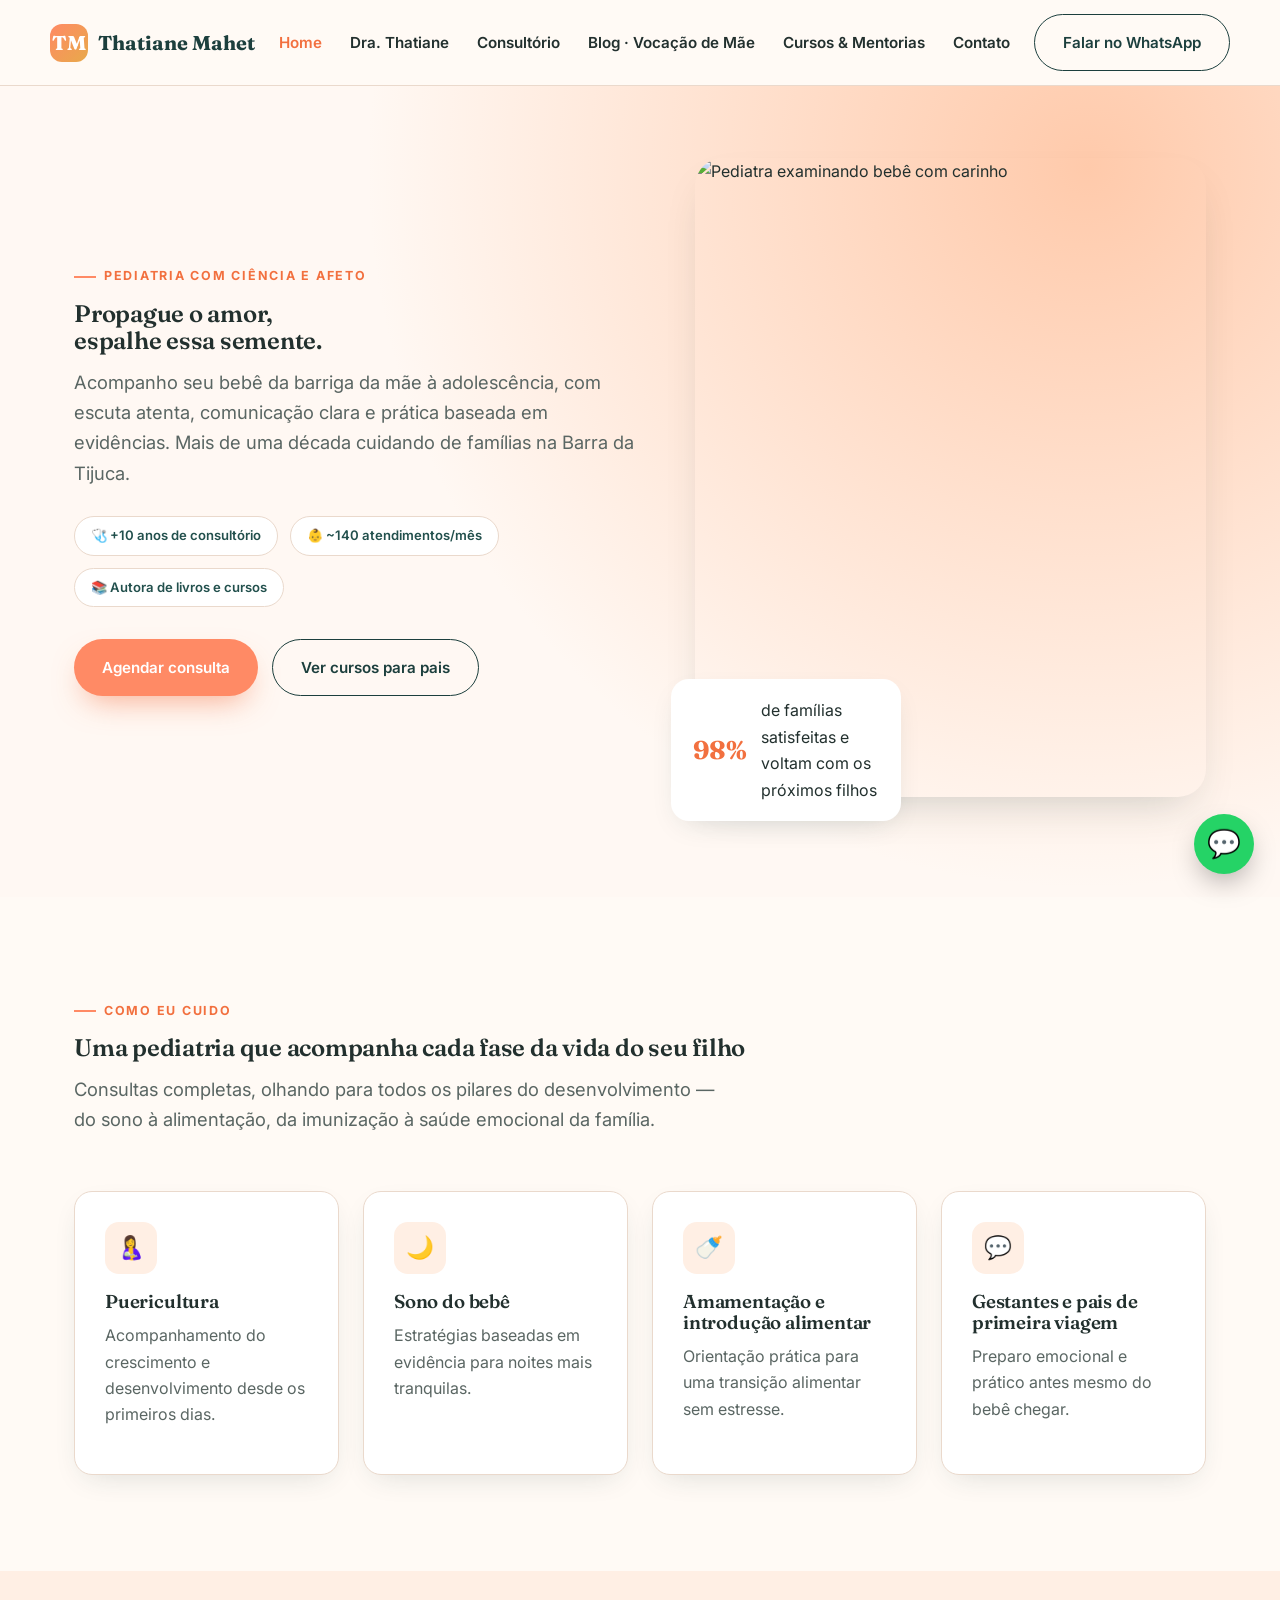
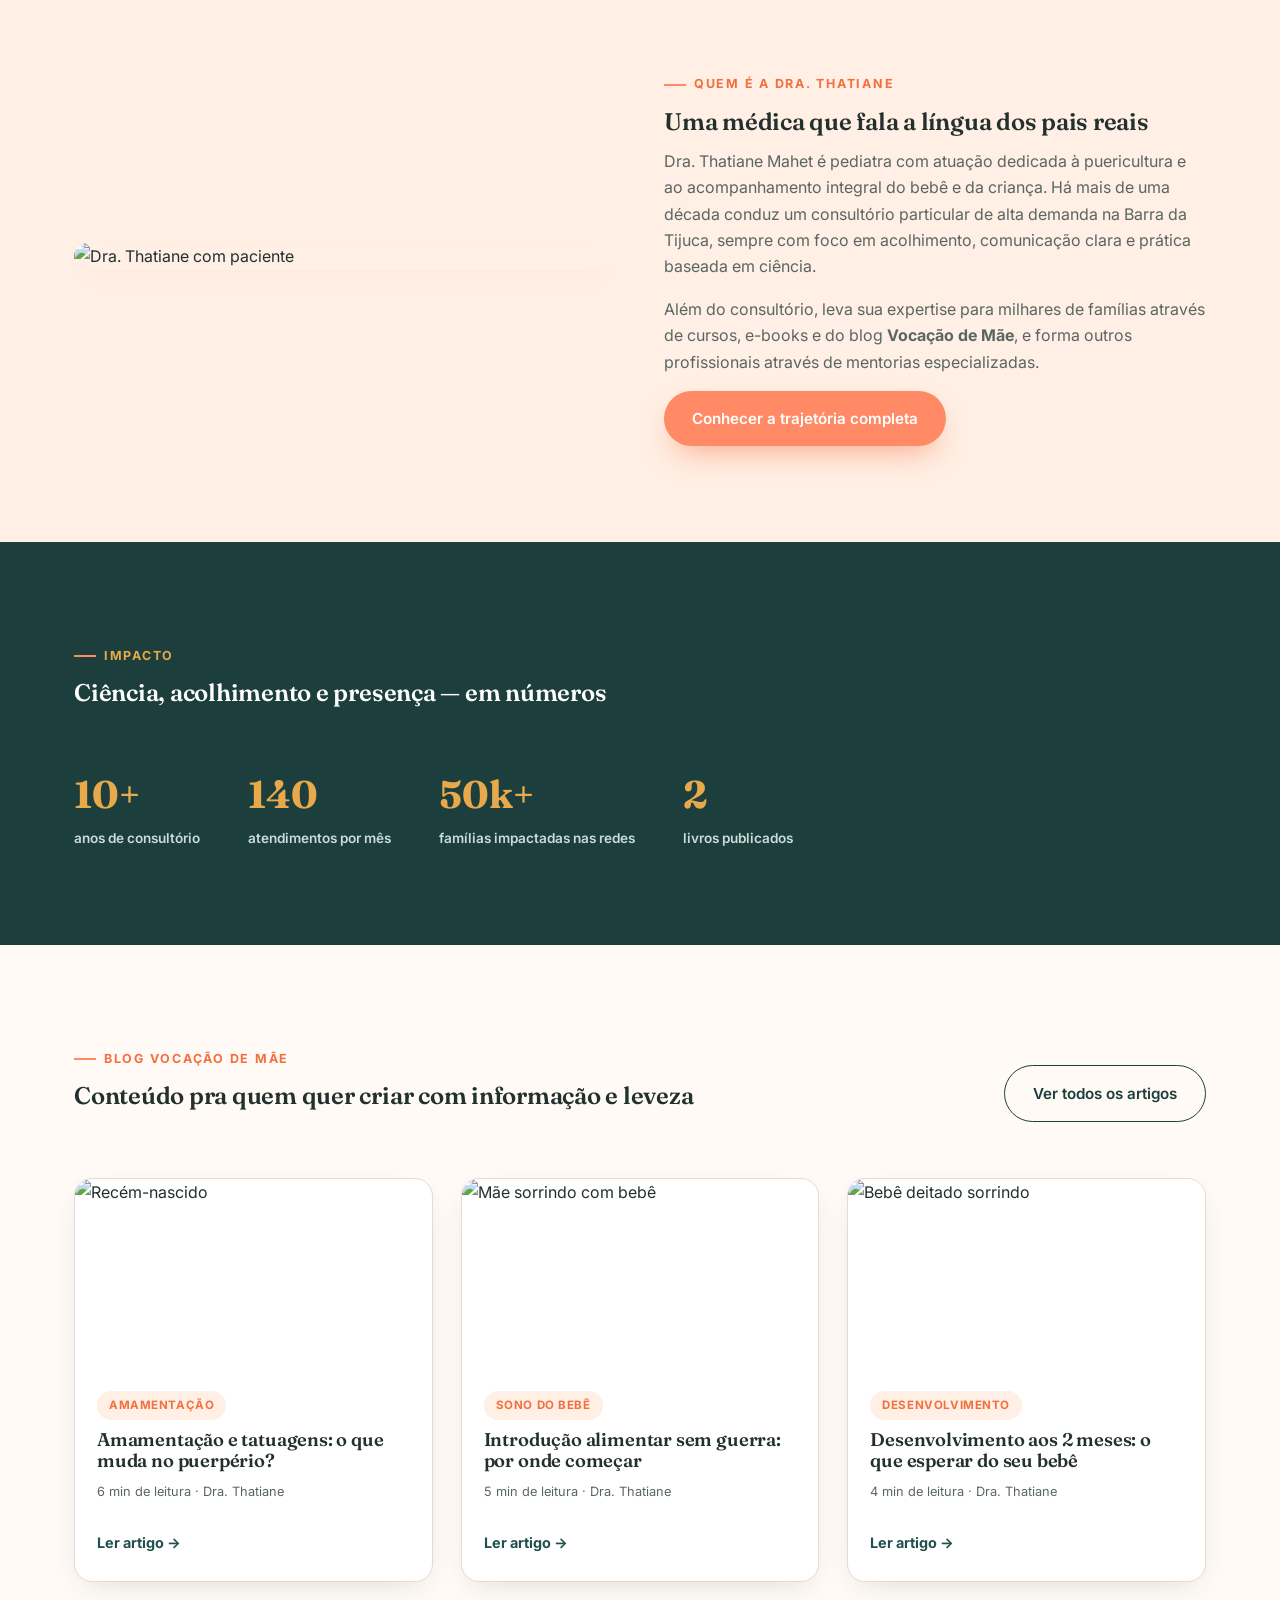
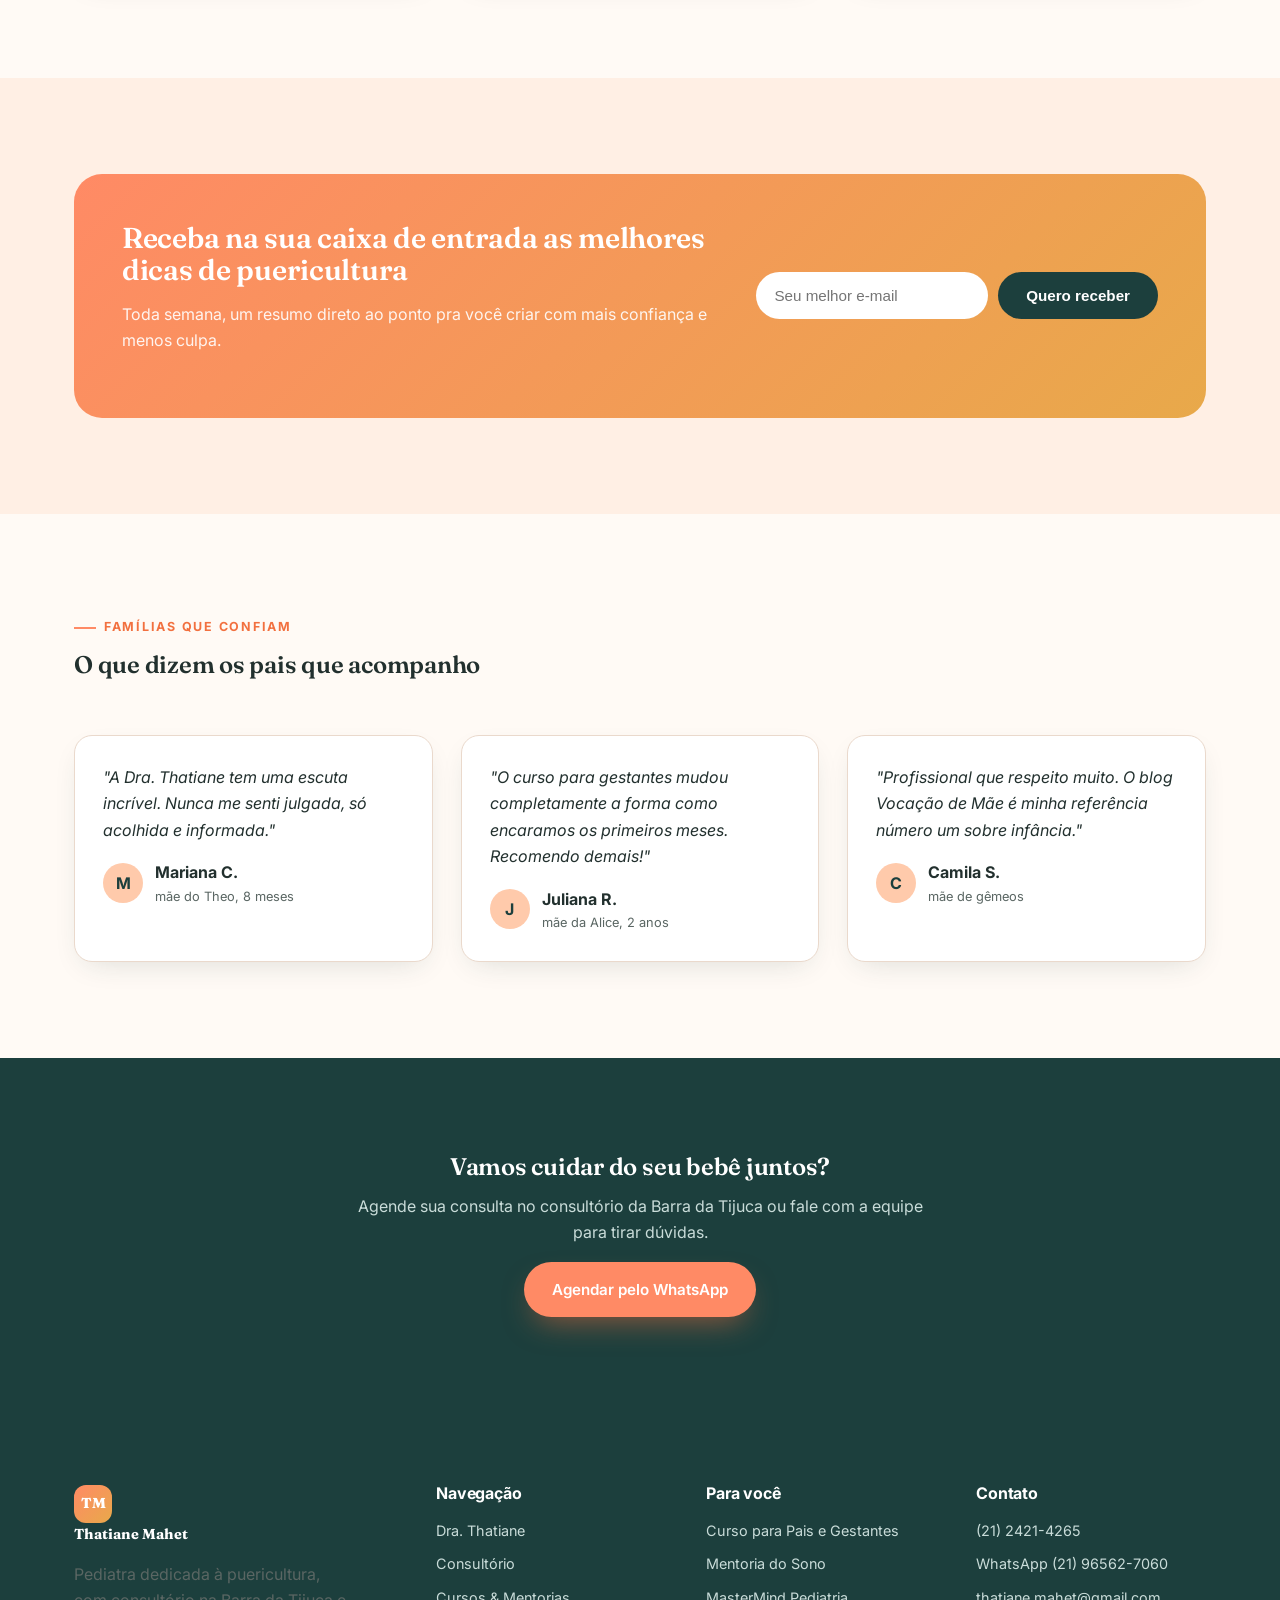
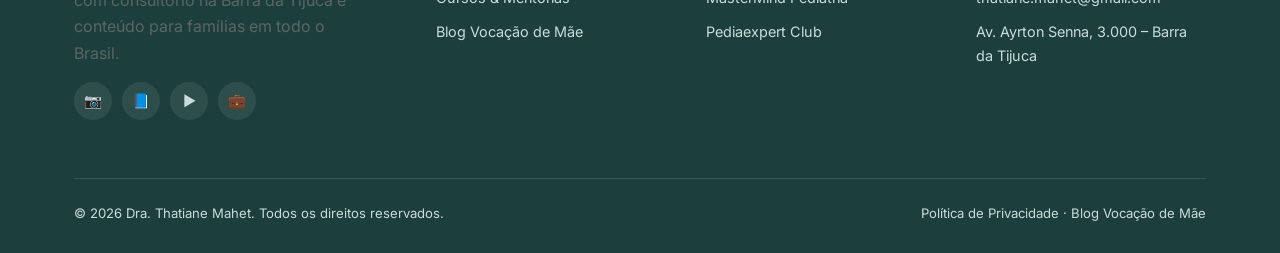
==== index.html @ 3026f0d0 "Cria site institucional redesenhado para Dra. Thatiane Mahet Substitui o site atual (WordPress) por " ====
<!doctype html>
<html lang="pt-BR">
<head>
<meta charset="UTF-8">
<meta name="viewport" content="width=device-width, initial-scale=1.0">
<title>Dra. Thatiane Mahet | Pediatra na Barra da Tijuca</title>
<meta name="description" content="Pediatra especialista em puericultura na Barra da Tijuca. Acompanhamento humanizado do bebê à adolescência, cursos para pais e conteúdo do blog Vocação de Mãe.">
<link rel="preconnect" href="https://fonts.googleapis.com">
<link href="https://fonts.googleapis.com/css2?family=Fraunces:opsz,wght@9..144,500;9..144,600;9..144,700&family=Inter:wght@400;500;600;700;800&display=swap" rel="stylesheet">
<link rel="stylesheet" href="css/style.css">
</head>
<body>

<header class="site-header">
  <nav class="nav container">
    <a href="index.html" class="brand"><span class="brand-mark">TM</span> Thatiane Mahet</a>
    <ul class="nav-links">
      <li><a href="index.html" class="active">Home</a></li>
      <li><a href="sobre.html">Dra. Thatiane</a></li>
      <li><a href="consultorio.html">Consultório</a></li>
      <li><a href="blog.html">Blog · Vocação de Mãe</a></li>
      <li><a href="cursos.html">Cursos &amp; Mentorias</a></li>
      <li><a href="contato.html">Contato</a></li>
    </ul>
    <div class="nav-cta">
      <a href="contato.html" class="btn btn-outline">Falar no WhatsApp</a>
      <button class="nav-toggle" aria-label="Abrir menu">☰</button>
    </div>
  </nav>
</header>

<section class="hero">
  <div class="container hero-grid">
    <div>
      <span class="eyebrow">Pediatria com ciência e afeto</span>
      <h1>Propague o amor,<br>espalhe essa semente.</h1>
      <p class="lead">Acompanho seu bebê da barriga da mãe à adolescência, com escuta atenta, comunicação clara e prática baseada em evidências. Mais de uma década cuidando de famílias na Barra da Tijuca.</p>
      <div class="hero-badges">
        <span class="hero-badge">🩺 +10 anos de consultório</span>
        <span class="hero-badge">👶 ~140 atendimentos/mês</span>
        <span class="hero-badge">📚 Autora de livros e cursos</span>
      </div>
      <div class="hero-actions">
        <a href="contato.html" class="btn btn-primary">Agendar consulta</a>
        <a href="cursos.html" class="btn btn-outline">Ver cursos para pais</a>
      </div>
    </div>
    <div class="hero-media">
      <img src="https://images.unsplash.com/photo-1632052999447-e542d08d4f7d?auto=format&fit=crop&w=900&q=80" alt="Pediatra examinando bebê com carinho">
      <div class="hero-floater">
        <span class="num">98%</span>
        <span>de famílias satisfeitas e voltam com os próximos filhos</span>
      </div>
    </div>
  </div>
</section>

<section class="section">
  <div class="container">
    <span class="eyebrow">Como eu cuido</span>
    <h2>Uma pediatria que acompanha cada fase da vida do seu filho</h2>
    <p class="lead">Consultas completas, olhando para todos os pilares do desenvolvimento — do sono à alimentação, da imunização à saúde emocional da família.</p>
    <div class="grid-4 mt-lg">
      <div class="card reveal pillar-card"><div class="card-icon">🤱</div><h3>Puericultura</h3><p>Acompanhamento do crescimento e desenvolvimento desde os primeiros dias.</p></div>
      <div class="card reveal pillar-card"><div class="card-icon">🌙</div><h3>Sono do bebê</h3><p>Estratégias baseadas em evidência para noites mais tranquilas.</p></div>
      <div class="card reveal pillar-card"><div class="card-icon">🍼</div><h3>Amamentação e introdução alimentar</h3><p>Orientação prática para uma transição alimentar sem estresse.</p></div>
      <div class="card reveal pillar-card"><div class="card-icon">💬</div><h3>Gestantes e pais de primeira viagem</h3><p>Preparo emocional e prático antes mesmo do bebê chegar.</p></div>
    </div>
  </div>
</section>

<section class="section section--peach">
  <div class="container grid-2">
    <div>
      <img src="https://images.unsplash.com/photo-1632053003385-245d2569568a?auto=format&fit=crop&w=900&q=80" alt="Dra. Thatiane com paciente" style="border-radius:28px;box-shadow:var(--shadow-card);">
    </div>
    <div>
      <span class="eyebrow">Quem é a Dra. Thatiane</span>
      <h2>Uma médica que fala a língua dos pais reais</h2>
      <p>Dra. Thatiane Mahet é pediatra com atuação dedicada à puericultura e ao acompanhamento integral do bebê e da criança. Há mais de uma década conduz um consultório particular de alta demanda na Barra da Tijuca, sempre com foco em acolhimento, comunicação clara e prática baseada em ciência.</p>
      <p>Além do consultório, leva sua expertise para milhares de famílias através de cursos, e-books e do blog <strong>Vocação de Mãe</strong>, e forma outros profissionais através de mentorias especializadas.</p>
      <a href="sobre.html" class="btn btn-primary">Conhecer a trajetória completa</a>
    </div>
  </div>
</section>

<section class="section--teal section">
  <div class="container">
    <span class="eyebrow" style="color:var(--gold-500);">Impacto</span>
    <h2 style="color:#fff;max-width:620px;">Ciência, acolhimento e presença — em números</h2>
    <div class="stats mt-lg">
      <div class="stat"><div class="num">10+</div><div class="label">anos de consultório</div></div>
      <div class="stat"><div class="num">140</div><div class="label">atendimentos por mês</div></div>
      <div class="stat"><div class="num">50k+</div><div class="label">famílias impactadas nas redes</div></div>
      <div class="stat"><div class="num">2</div><div class="label">livros publicados</div></div>
    </div>
  </div>
</section>

<section class="section">
  <div class="container">
    <div style="display:flex;justify-content:space-between;align-items:end;flex-wrap:wrap;gap:16px;">
      <div>
        <span class="eyebrow">Blog Vocação de Mãe</span>
        <h2>Conteúdo pra quem quer criar com informação e leveza</h2>
      </div>
      <a href="blog.html" class="btn btn-outline">Ver todos os artigos</a>
    </div>
    <div class="grid-3 mt-lg">
      <article class="post-card reveal">
        <img src="https://images.unsplash.com/photo-1588495644862-6ad15ab88352?auto=format&fit=crop&w=600&q=80" alt="Recém-nascido">
        <div class="post-body">
          <span class="tag">Amamentação</span>
          <h3>Amamentação e tatuagens: o que muda no puerpério?</h3>
          <p class="post-meta">6 min de leitura · Dra. Thatiane</p>
          <a href="blog-artigo.html" class="post-link">Ler artigo →</a>
        </div>
      </article>
      <article class="post-card reveal">
        <img src="https://images.unsplash.com/photo-1570657891791-e39a9d185540?auto=format&fit=crop&w=600&q=80" alt="Mãe sorrindo com bebê">
        <div class="post-body">
          <span class="tag">Sono do Bebê</span>
          <h3>Introdução alimentar sem guerra: por onde começar</h3>
          <p class="post-meta">5 min de leitura · Dra. Thatiane</p>
          <a href="blog-artigo.html" class="post-link">Ler artigo →</a>
        </div>
      </article>
      <article class="post-card reveal">
        <img src="https://images.unsplash.com/photo-1535571393765-ea44927160be?auto=format&fit=crop&w=600&q=80" alt="Bebê deitado sorrindo">
        <div class="post-body">
          <span class="tag">Desenvolvimento</span>
          <h3>Desenvolvimento aos 2 meses: o que esperar do seu bebê</h3>
          <p class="post-meta">4 min de leitura · Dra. Thatiane</p>
          <a href="blog-artigo.html" class="post-link">Ler artigo →</a>
        </div>
      </article>
    </div>
  </div>
</section>

<section class="section section--peach">
  <div class="container">
    <div class="viral-box">
      <div>
        <h3>Receba na sua caixa de entrada as melhores dicas de puericultura</h3>
        <p style="color:rgba(255,255,255,.9);">Toda semana, um resumo direto ao ponto pra você criar com mais confiança e menos culpa.</p>
      </div>
      <form class="newsletter-form">
        <input type="email" required placeholder="Seu melhor e-mail">
        <button class="btn" style="background:#1c3f3d;color:#fff;" type="submit">Quero receber</button>
      </form>
    </div>
  </div>
</section>

<section class="section">
  <div class="container">
    <span class="eyebrow">Famílias que confiam</span>
    <h2>O que dizem os pais que acompanho</h2>
    <div class="grid-3 mt-lg">
      <div class="testimonial reveal">
        <p>"A Dra. Thatiane tem uma escuta incrível. Nunca me senti julgada, só acolhida e informada."</p>
        <div class="who"><div class="avatar-dot">M</div><div><strong>Mariana C.</strong><div style="font-size:.8rem;color:var(--ink-soft);">mãe do Theo, 8 meses</div></div></div>
      </div>
      <div class="testimonial reveal">
        <p>"O curso para gestantes mudou completamente a forma como encaramos os primeiros meses. Recomendo demais!"</p>
        <div class="who"><div class="avatar-dot">J</div><div><strong>Juliana R.</strong><div style="font-size:.8rem;color:var(--ink-soft);">mãe da Alice, 2 anos</div></div></div>
      </div>
      <div class="testimonial reveal">
        <p>"Profissional que respeito muito. O blog Vocação de Mãe é minha referência número um sobre infância."</p>
        <div class="who"><div class="avatar-dot">C</div><div><strong>Camila S.</strong><div style="font-size:.8rem;color:var(--ink-soft);">mãe de gêmeos</div></div></div>
      </div>
    </div>
  </div>
</section>

<section class="section section--teal">
  <div class="container text-center" style="max-width:640px;">
    <h2 style="color:#fff;">Vamos cuidar do seu bebê juntos?</h2>
    <p style="color:#c9dcd9;">Agende sua consulta no consultório da Barra da Tijuca ou fale com a equipe para tirar dúvidas.</p>
    <a href="contato.html" class="btn btn-primary">Agendar pelo WhatsApp</a>
  </div>
</section>

<footer class="site-footer">
  <div class="container">
    <div class="footer-grid">
      <div>
        <a href="index.html" class="brand" style="color:#fff;"><span class="brand-mark">TM</span> Thatiane Mahet</a>
        <p style="margin-top:14px;max-width:280px;">Pediatra dedicada à puericultura, com consultório na Barra da Tijuca e conteúdo para famílias em todo o Brasil.</p>
        <div class="social-row">
          <a href="https://www.instagram.com/drathatianemahet" aria-label="Instagram">📷</a>
          <a href="https://www.facebook.com/PediatraThatianeMahet" aria-label="Facebook">📘</a>
          <a href="#" aria-label="YouTube">▶️</a>
          <a href="#" aria-label="LinkedIn">💼</a>
        </div>
      </div>
      <div>
        <h4>Navegação</h4>
        <a href="sobre.html">Dra. Thatiane</a>
        <a href="consultorio.html">Consultório</a>
        <a href="cursos.html">Cursos &amp; Mentorias</a>
        <a href="blog.html">Blog Vocação de Mãe</a>
      </div>
      <div>
        <h4>Para você</h4>
        <a href="cursos.html">Curso para Pais e Gestantes</a>
        <a href="cursos.html">Mentoria do Sono</a>
        <a href="cursos.html">MasterMind Pediatria</a>
        <a href="cursos.html">Pediaexpert Club</a>
      </div>
      <div>
        <h4>Contato</h4>
        <a href="tel:+552124214265">(21) 2421-4265</a>
        <a href="https://wa.me/5521965627060">WhatsApp (21) 96562-7060</a>
        <a href="mailto:thatiane.mahet@gmail.com">thatiane.mahet@gmail.com</a>
        <a href="#">Av. Ayrton Senna, 3.000 – Barra da Tijuca</a>
      </div>
    </div>
    <div class="footer-bottom">
      <span>© 2026 Dra. Thatiane Mahet. Todos os direitos reservados.</span>
      <span>Política de Privacidade · Blog Vocação de Mãe</span>
    </div>
  </div>
</footer>

<a class="whatsapp-float" href="https://wa.me/5521965627060" aria-label="Falar no WhatsApp">💬</a>
<script src="js/main.js"></script>
</body>
</html>
---- css/style.css ----
/* ==========================================================================
   Dra. Thatiane Mahet — Design System
   Paleta: terracota/pêssego (calor humano) + verde-petróleo (confiança clínica)
   ========================================================================== */

:root{
  --peach-50:#fff8f3;
  --peach-100:#ffefe4;
  --peach-300:#ffcaab;
  --coral-500:#ff8a65;
  --coral-600:#f2703f;
  --teal-900:#1c3f3d;
  --teal-800:#22504d;
  --teal-700:#2d6a66;
  --teal-500:#3f8b83;
  --gold-500:#e8a94a;
  --cream:#fffaf5;
  --ink:#22302e;
  --ink-soft:#5a6663;
  --line:#ead9cc;
  --white:#ffffff;

  --radius-lg:28px;
  --radius-md:18px;
  --radius-sm:10px;
  --shadow-soft:0 20px 45px -20px rgba(28,63,61,.25);
  --shadow-card:0 10px 30px -12px rgba(28,63,61,.18);

  --font-display:"Fraunces","Georgia",serif;
  --font-body:"Inter",-apple-system,BlinkMacSystemFont,"Segoe UI",sans-serif;
}

*{box-sizing:border-box;}
html{scroll-behavior:smooth;}
body{
  margin:0;
  font-family:var(--font-body);
  color:var(--ink);
  background:var(--cream);
  line-height:1.65;
  -webkit-font-smoothing:antialiased;
}
img{max-width:100%;display:block;}
a{color:inherit;text-decoration:none;}
h1,h2,h3,h4{
  font-family:var(--font-display);
  line-height:1.12;
  margin:0 0 .5em;
  font-weight:600;
  letter-spacing:-.01em;
}
p{margin:0 0 1em;color:var(--ink-soft);}
.container{
  width:100%;
  max-width:1180px;
  margin:0 auto;
  padding:0 24px;
}
.section{padding:96px 0;}
.section--tight{padding:64px 0;}
.section--teal{background:var(--teal-900);color:var(--peach-50);}
.section--teal p{color:#c9dcd9;}
.section--peach{background:var(--peach-100);}
.eyebrow{
  display:inline-flex;
  align-items:center;
  gap:8px;
  font-size:.78rem;
  font-weight:700;
  letter-spacing:.14em;
  text-transform:uppercase;
  color:var(--coral-600);
  margin-bottom:14px;
}
.eyebrow::before{content:"";width:22px;height:2px;background:var(--coral-500);display:inline-block;}
.lead{font-size:1.15rem;max-width:640px;}

/* Buttons */
.btn{
  display:inline-flex;
  align-items:center;
  gap:10px;
  padding:15px 28px;
  border-radius:100px;
  font-weight:600;
  font-size:.95rem;
  border:none;
  cursor:pointer;
  transition:transform .18s ease,box-shadow .18s ease,background .18s ease;
  white-space:nowrap;
}
.btn:hover{transform:translateY(-2px);}
.btn-primary{background:var(--coral-500);color:var(--white);box-shadow:0 14px 30px -10px rgba(242,112,63,.55);}
.btn-primary:hover{background:var(--coral-600);}
.btn-outline{background:transparent;color:var(--teal-900);border:1.5px solid var(--teal-900);}
.btn-outline:hover{background:var(--teal-900);color:var(--white);}
.btn-ghost-light{background:rgba(255,255,255,.12);color:var(--white);border:1.5px solid rgba(255,255,255,.35);}
.btn-ghost-light:hover{background:rgba(255,255,255,.22);}
.btn-block{width:100%;justify-content:center;}

/* Header */
.site-header{
  position:sticky;top:0;z-index:1000;
  background:rgba(255,250,245,.9);
  backdrop-filter:blur(10px);
  border-bottom:1px solid var(--line);
}
.nav{
  display:flex;align-items:center;justify-content:space-between;
  padding:14px 0;
}
.brand{display:flex;align-items:center;gap:10px;font-family:var(--font-display);font-weight:700;font-size:1.25rem;color:var(--teal-900);}
.brand-mark{
  width:38px;height:38px;border-radius:12px;
  background:linear-gradient(135deg,var(--coral-500),var(--gold-500));
  display:flex;align-items:center;justify-content:center;
  color:#fff;font-weight:800;font-family:var(--font-display);
}
.nav-links{display:flex;align-items:center;gap:28px;list-style:none;margin:0;padding:0;}
.nav-links a{font-size:.95rem;font-weight:600;color:var(--ink);position:relative;padding:6px 0;}
.nav-links a:hover,.nav-links a.active{color:var(--coral-600);}
.nav-cta{display:flex;align-items:center;gap:14px;}
.nav-toggle{display:none;background:none;border:none;font-size:1.6rem;cursor:pointer;color:var(--teal-900);}

@media (max-width:920px){
  .nav-links{
    position:fixed;inset:72px 0 0 0;background:var(--cream);
    flex-direction:column;padding:32px 24px;gap:22px;
    transform:translateY(-110%);transition:transform .25s ease;
    border-top:1px solid var(--line);
  }
  .nav-links.open{transform:translateY(0);}
  .nav-toggle{display:block;}
  .nav-cta .btn-outline{display:none;}
}

/* Hero */
.hero{
  position:relative;overflow:hidden;
  padding:72px 0 100px;
  background:radial-gradient(circle at 85% 10%,var(--peach-300) 0,transparent 55%),var(--peach-50);
}
.hero-grid{display:grid;grid-template-columns:1.05fr .95fr;gap:56px;align-items:center;}
.hero-badges{display:flex;gap:12px;flex-wrap:wrap;margin-top:28px;}
.hero-badge{
  background:var(--white);border:1px solid var(--line);border-radius:100px;
  padding:8px 16px;font-size:.82rem;font-weight:600;color:var(--teal-800);
  display:flex;align-items:center;gap:8px;
}
.hero-media{position:relative;}
.hero-media img{border-radius:var(--radius-lg);box-shadow:var(--shadow-soft);width:100%;aspect-ratio:4/5;object-fit:cover;}
.hero-floater{
  position:absolute;bottom:-24px;left:-24px;
  background:var(--white);border-radius:var(--radius-md);padding:18px 22px;
  box-shadow:var(--shadow-card);display:flex;align-items:center;gap:14px;max-width:230px;
}
.hero-floater .num{font-family:var(--font-display);font-size:1.6rem;color:var(--coral-600);font-weight:700;}
.hero-actions{display:flex;gap:14px;flex-wrap:wrap;margin-top:32px;}

/* Grid helpers */
.grid-2{display:grid;grid-template-columns:1fr 1fr;gap:48px;align-items:center;}
.grid-3{display:grid;grid-template-columns:repeat(3,1fr);gap:28px;}
.grid-4{display:grid;grid-template-columns:repeat(4,1fr);gap:24px;}
@media (max-width:920px){
  .hero-grid,.grid-2{grid-template-columns:1fr;}
  .grid-3{grid-template-columns:1fr 1fr;}
  .grid-4{grid-template-columns:1fr 1fr;}
}
@media (max-width:600px){
  .grid-3,.grid-4{grid-template-columns:1fr;}
}

/* Cards */
.card{
  background:var(--white);border-radius:var(--radius-md);
  padding:30px;box-shadow:var(--shadow-card);border:1px solid var(--line);
  height:100%;
}
.card-icon{
  width:52px;height:52px;border-radius:14px;
  background:var(--peach-100);color:var(--coral-600);
  display:flex;align-items:center;justify-content:center;
  font-size:1.4rem;margin-bottom:18px;
}
.pillar-card{text-align:left;}

/* Blog / articles */
.post-card{
  background:var(--white);border-radius:var(--radius-md);overflow:hidden;
  box-shadow:var(--shadow-card);border:1px solid var(--line);
  display:flex;flex-direction:column;height:100%;
  transition:transform .2s ease,box-shadow .2s ease;
}
.post-card:hover{transform:translateY(-6px);box-shadow:0 26px 50px -18px rgba(28,63,61,.3);}
.post-card img{height:190px;object-fit:cover;width:100%;}
.post-body{padding:22px 22px 26px;display:flex;flex-direction:column;gap:10px;flex:1;}
.tag{
  align-self:flex-start;background:var(--peach-100);color:var(--coral-600);
  font-size:.72rem;font-weight:700;letter-spacing:.05em;text-transform:uppercase;
  padding:5px 12px;border-radius:100px;
}
.post-body h3{font-size:1.15rem;margin:0;}
.post-meta{font-size:.8rem;color:var(--ink-soft);display:flex;gap:10px;align-items:center;margin-top:auto;}
.post-link{margin-top:6px;font-weight:700;color:var(--teal-800);font-size:.9rem;}

.category-pill{
  padding:9px 18px;border-radius:100px;border:1.5px solid var(--line);
  font-size:.85rem;font-weight:600;color:var(--teal-800);background:var(--white);
  cursor:pointer;transition:.18s;
}
.category-pill.active,.category-pill:hover{background:var(--teal-900);color:#fff;border-color:var(--teal-900);}
.category-row{display:flex;gap:12px;flex-wrap:wrap;margin:32px 0 40px;}

/* Testimonials */
.testimonial{
  background:var(--white);border-radius:var(--radius-md);padding:28px;
  border:1px solid var(--line);box-shadow:var(--shadow-card);
}
.testimonial p{color:var(--ink);font-style:italic;}
.testimonial .who{display:flex;align-items:center;gap:12px;margin-top:16px;}
.avatar-dot{width:40px;height:40px;border-radius:50%;background:var(--peach-300);display:flex;align-items:center;justify-content:center;font-weight:700;color:var(--teal-900);}

/* Stats */
.stats{display:flex;gap:48px;flex-wrap:wrap;}
.stat .num{font-family:var(--font-display);font-size:2.4rem;color:var(--gold-500);font-weight:700;}
.stat .label{font-size:.85rem;color:#c9dcd9;font-weight:600;}

/* Course card */
.course-card{
  background:var(--white);border-radius:var(--radius-md);overflow:hidden;
  border:1px solid var(--line);box-shadow:var(--shadow-card);display:flex;flex-direction:column;
}
.course-card .banner{height:150px;background:linear-gradient(135deg,var(--teal-700),var(--teal-900));display:flex;align-items:center;justify-content:center;color:#fff;font-family:var(--font-display);font-size:1.4rem;padding:16px;text-align:center;}
.course-body{padding:24px;display:flex;flex-direction:column;gap:12px;flex:1;}
.price-row{display:flex;align-items:baseline;gap:8px;margin-top:auto;}
.price-row .price{font-family:var(--font-display);font-size:1.5rem;color:var(--coral-600);font-weight:700;}

/* Newsletter / viral CTA */
.viral-box{
  background:linear-gradient(135deg,var(--coral-500),var(--gold-500));
  border-radius:var(--radius-lg);padding:48px;color:#fff;
  display:grid;grid-template-columns:1.2fr .8fr;gap:32px;align-items:center;
}
.viral-box h3{color:#fff;font-size:1.8rem;}
.newsletter-form{display:flex;gap:10px;flex-wrap:wrap;}
.newsletter-form input{
  flex:1;min-width:200px;padding:14px 18px;border-radius:100px;border:none;font-size:.95rem;
}
@media (max-width:800px){.viral-box{grid-template-columns:1fr;}}

/* Footer */
.site-footer{background:var(--teal-900);color:#c9dcd9;padding:72px 0 28px;}
.footer-grid{display:grid;grid-template-columns:1.4fr 1fr 1fr 1fr;gap:40px;margin-bottom:48px;}
.footer-grid h4{color:#fff;font-size:1rem;font-family:var(--font-body);font-weight:700;margin-bottom:16px;}
.footer-grid a{display:block;margin-bottom:10px;font-size:.9rem;color:#c9dcd9;}
.footer-grid a:hover{color:var(--coral-500);}
.social-row{display:flex;gap:10px;margin-top:16px;}
.social-row a{
  width:38px;height:38px;border-radius:50%;background:rgba(255,255,255,.08);
  display:flex;align-items:center;justify-content:center;
}
.social-row a:hover{background:var(--coral-500);}
.footer-bottom{border-top:1px solid rgba(255,255,255,.12);padding-top:24px;font-size:.82rem;display:flex;justify-content:space-between;flex-wrap:wrap;gap:10px;}
@media (max-width:900px){.footer-grid{grid-template-columns:1fr 1fr;}}
@media (max-width:560px){.footer-grid{grid-template-columns:1fr;}}

/* WhatsApp floating button */
.whatsapp-float{
  position:fixed;bottom:26px;right:26px;z-index:999;
  background:#25D366;color:#fff;width:60px;height:60px;border-radius:50%;
  display:flex;align-items:center;justify-content:center;font-size:1.7rem;
  box-shadow:0 12px 30px -8px rgba(0,0,0,.4);
}

/* Article page */
.article-header{padding:56px 0 32px;background:var(--peach-100);}
.article-header .meta{display:flex;gap:14px;align-items:center;color:var(--ink-soft);font-size:.9rem;margin-bottom:16px;}
.article-body{max-width:720px;margin:0 auto;padding:56px 24px;}
.article-body h2{margin-top:1.6em;}
.article-body img{border-radius:var(--radius-md);margin:24px 0;}
.share-row{display:flex;gap:10px;margin:32px 0;}
.share-row a{width:40px;height:40px;border-radius:50%;background:var(--peach-100);display:flex;align-items:center;justify-content:center;}

/* Breadcrumb */
.breadcrumb{font-size:.85rem;color:var(--ink-soft);margin-bottom:14px;}
.breadcrumb a{color:var(--teal-700);font-weight:600;}

/* Utility */
.text-center{text-align:center;}
.mx-auto{margin-left:auto;margin-right:auto;}
.mt-lg{margin-top:56px;}
.reveal{opacity:0;transform:translateY(24px);transition:opacity .6s ease,transform .6s ease;}
.reveal.in{opacity:1;transform:translateY(0);}
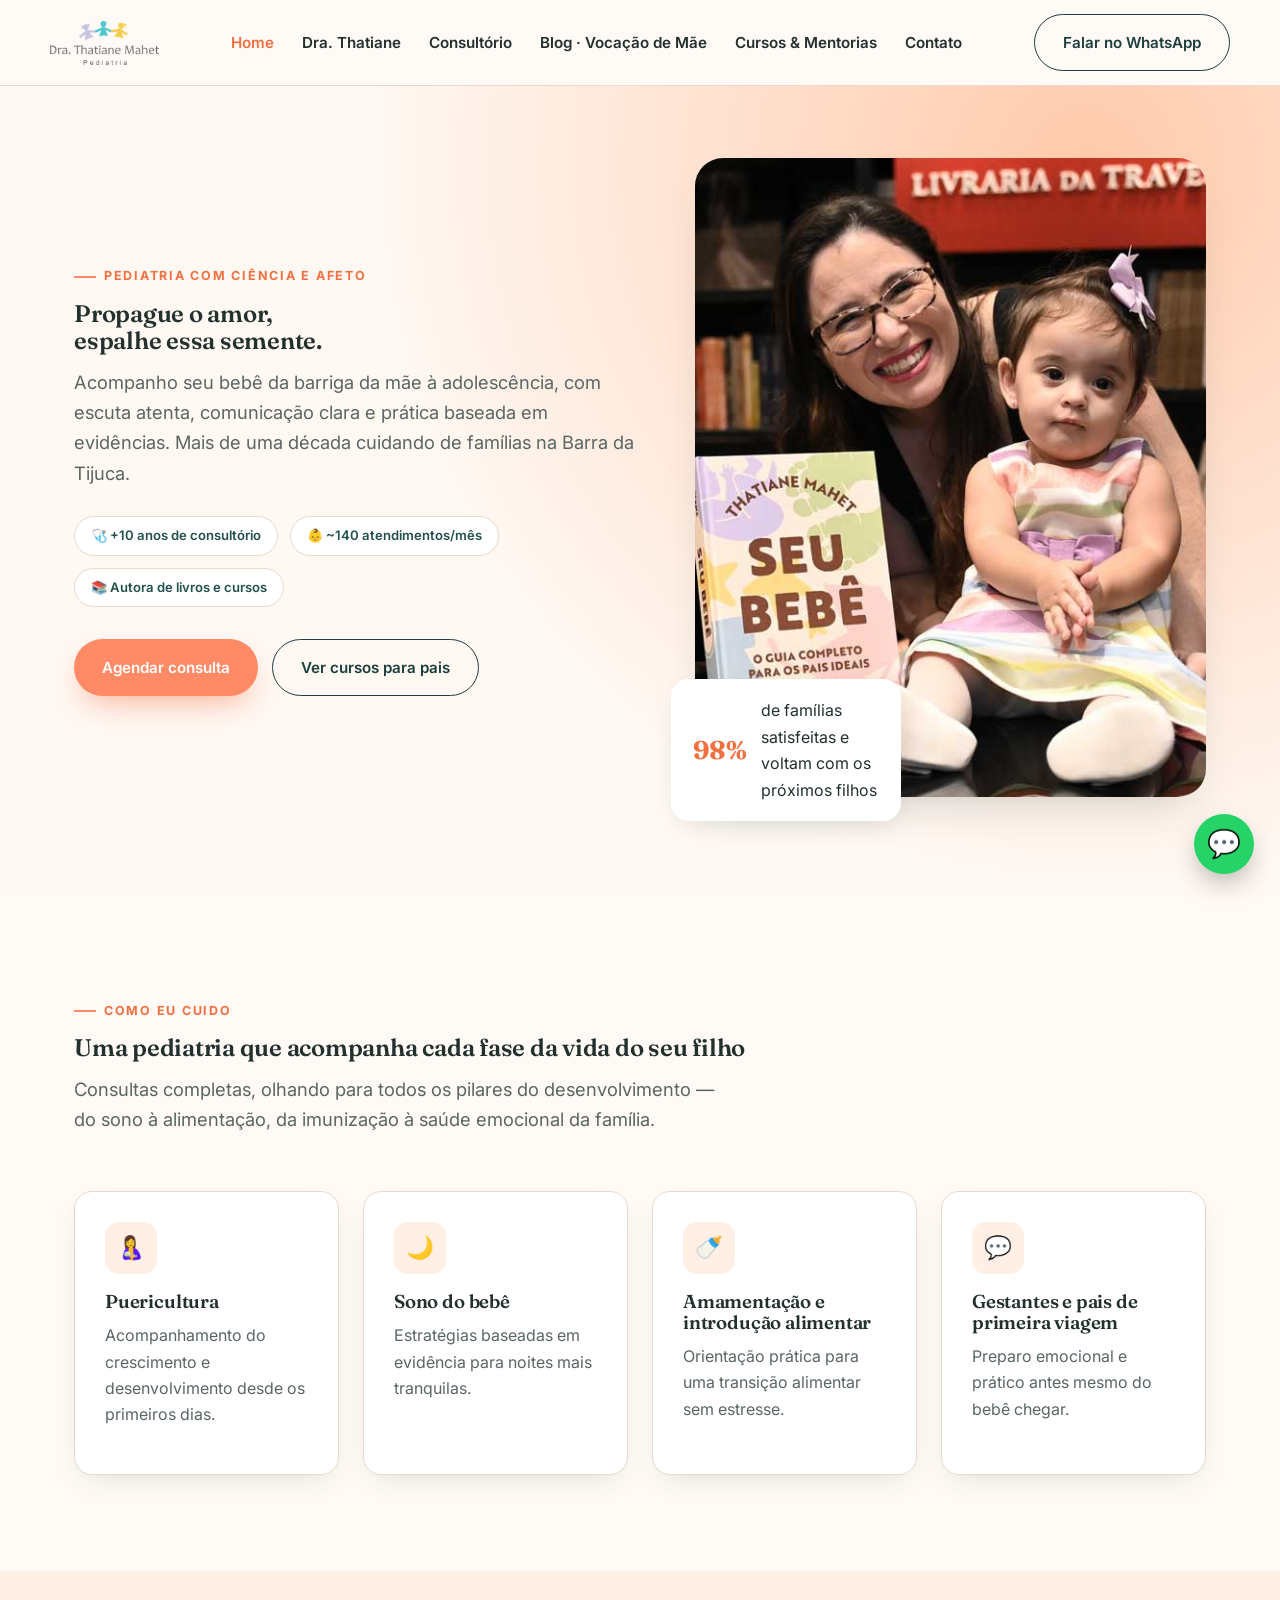
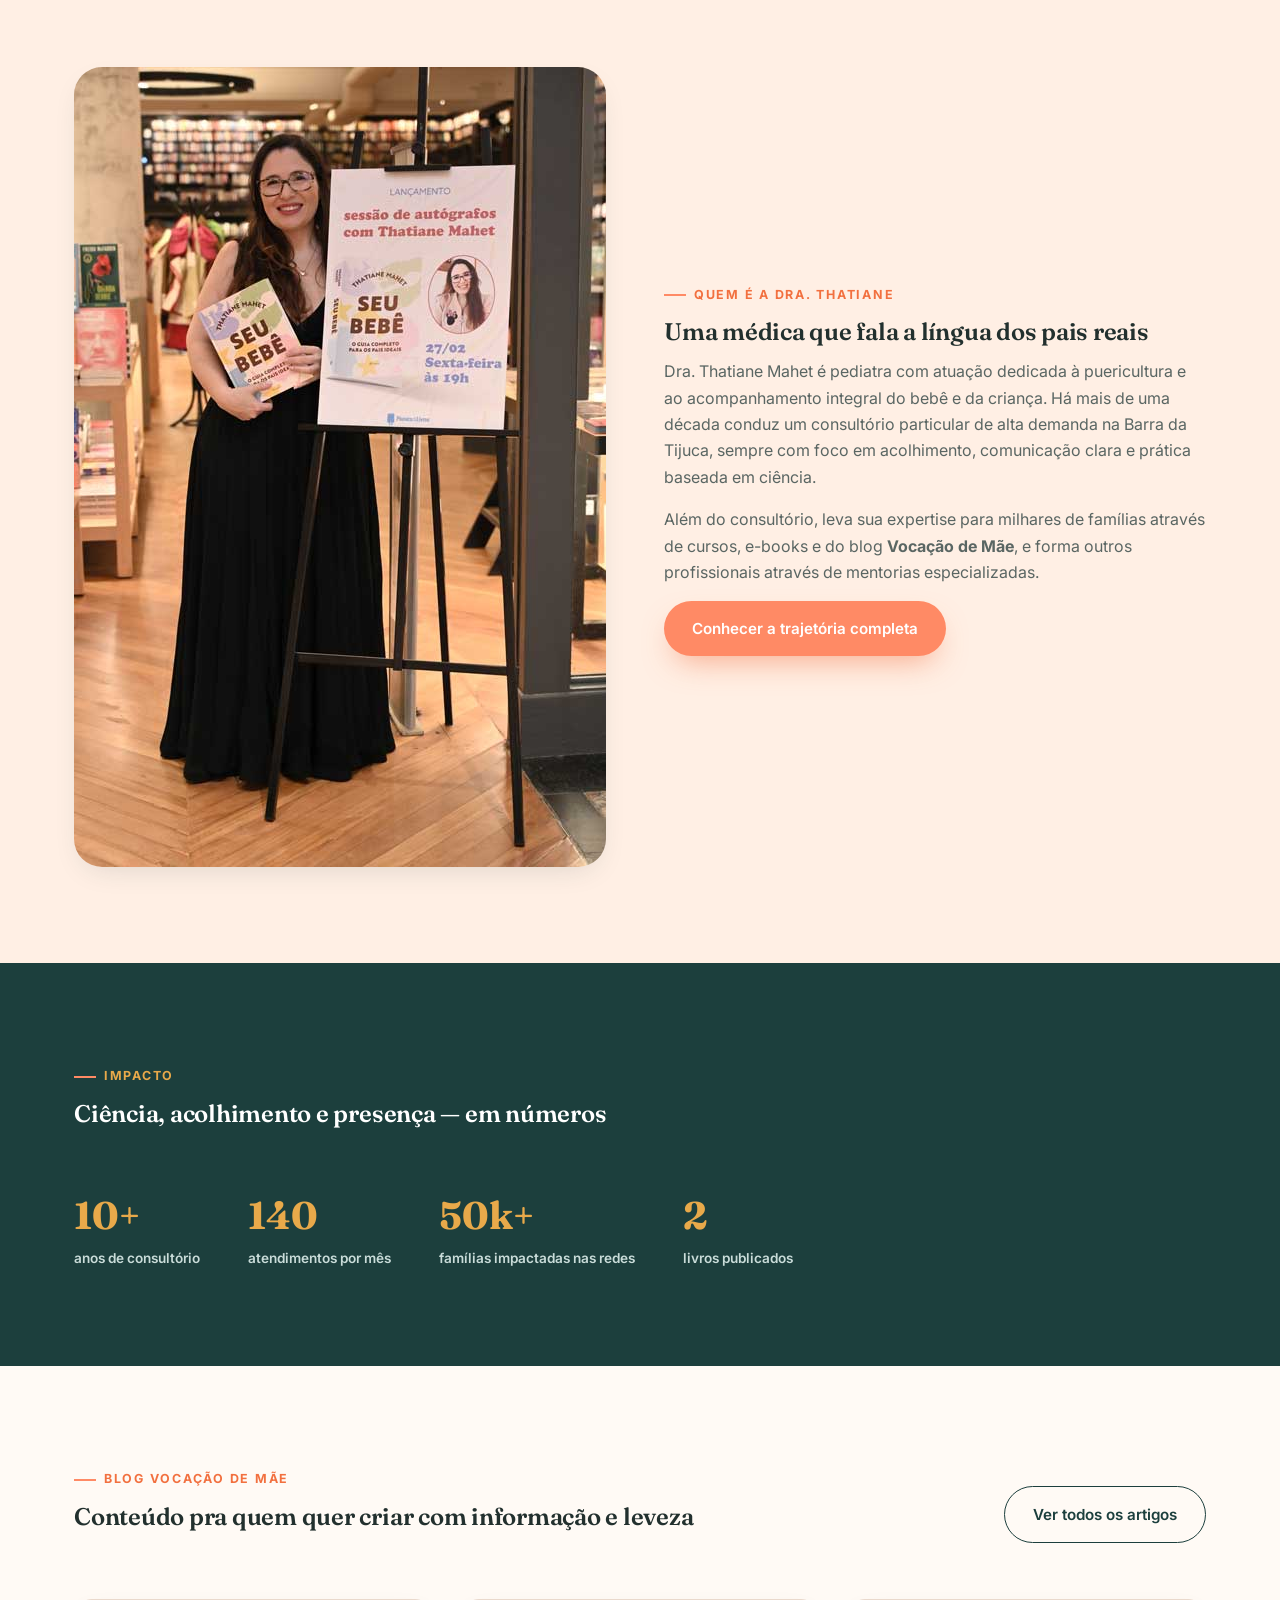
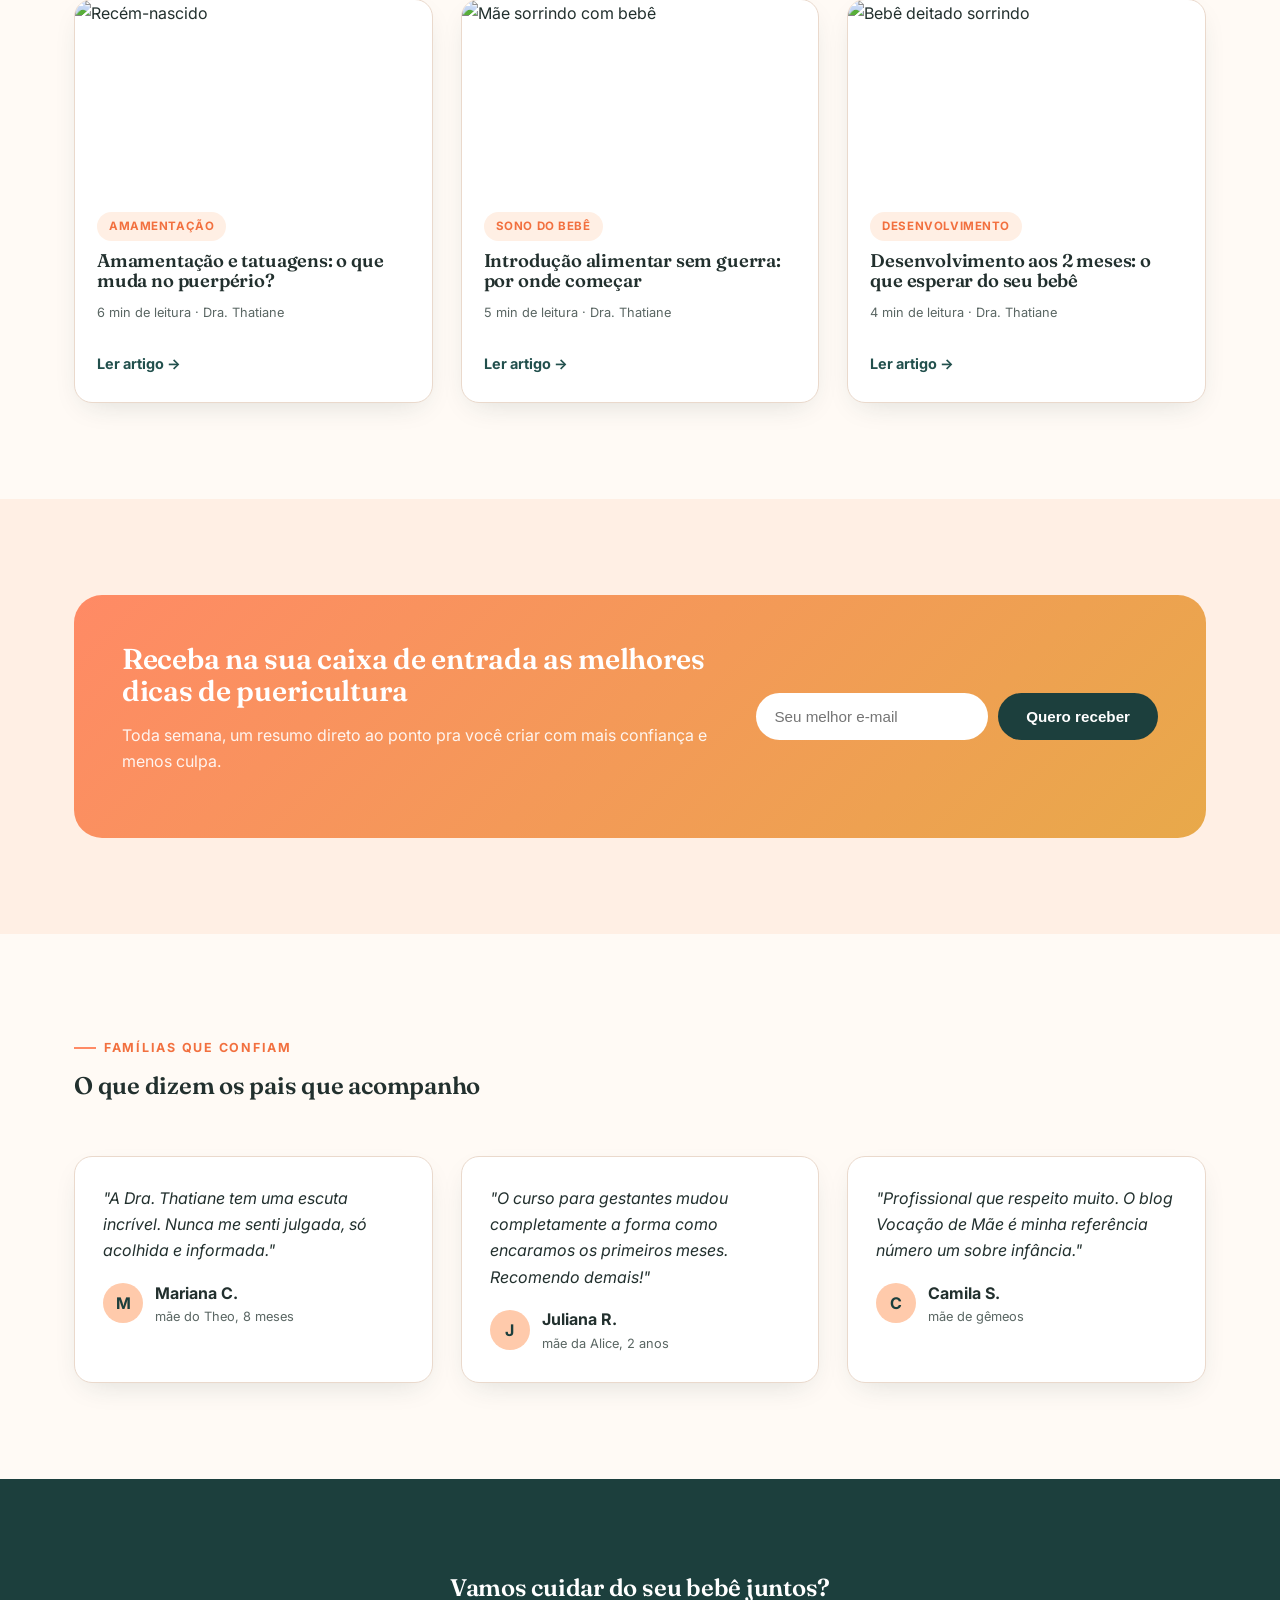
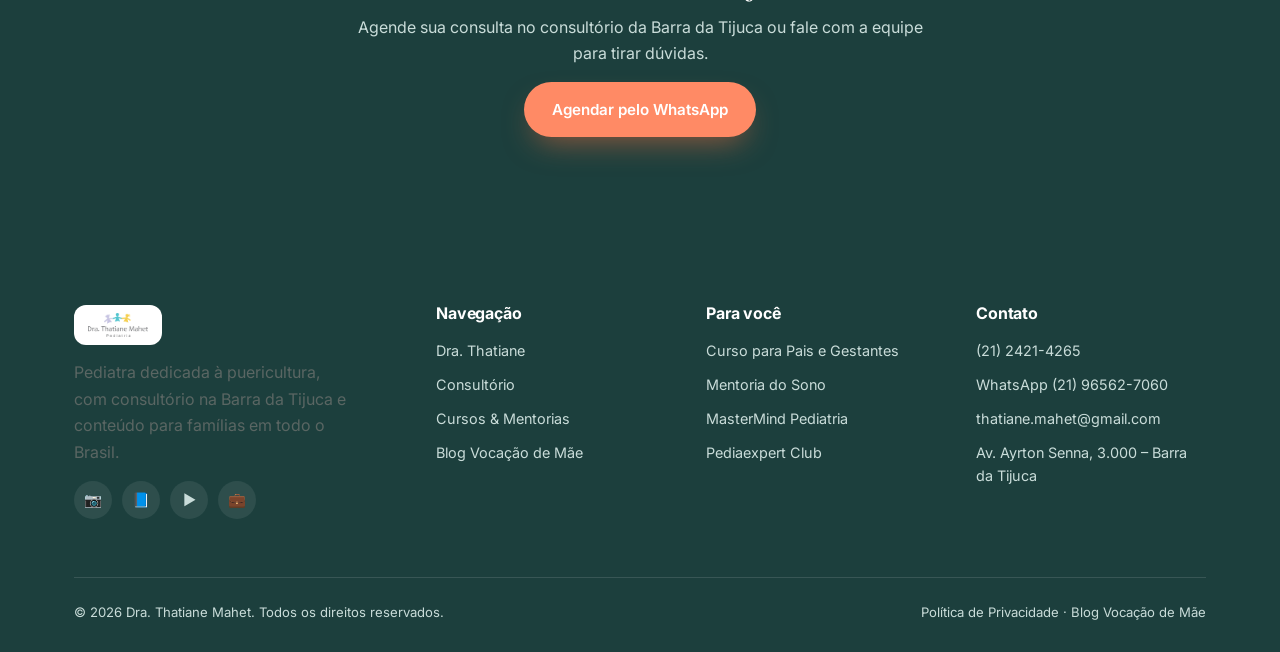
==== commit 43301a3f: "Usa logo e fotos reais da Dra. Thatiane Mahet no site Substitui a logo textual e as fotos de banco n" ====
--- a/index.html
+++ b/index.html
@@ -13,7 +13,7 @@
 
 <header class="site-header">
   <nav class="nav container">
-    <a href="index.html" class="brand"><span class="brand-mark">TM</span> Thatiane Mahet</a>
+    <a href="index.html" class="brand"><img src="images/logo-thatiane-mahet.png" alt="Dra. Thatiane Mahet Pediatria" class="brand-logo-img"></a>
     <ul class="nav-links">
       <li><a href="index.html" class="active">Home</a></li>
       <li><a href="sobre.html">Dra. Thatiane</a></li>
@@ -46,7 +46,7 @@
       </div>
     </div>
     <div class="hero-media">
-      <img src="https://images.unsplash.com/photo-1632052999447-e542d08d4f7d?auto=format&fit=crop&w=900&q=80" alt="Pediatra examinando bebê com carinho">
+      <img src="images/thatiane-bebe-livro.jpg" alt="Dra. Thatiane Mahet sorrindo com bebê e o livro Seu Bebê">
       <div class="hero-floater">
         <span class="num">98%</span>
         <span>de famílias satisfeitas e voltam com os próximos filhos</span>
@@ -72,7 +72,7 @@
 <section class="section section--peach">
   <div class="container grid-2">
     <div>
-      <img src="https://images.unsplash.com/photo-1632053003385-245d2569568a?auto=format&fit=crop&w=900&q=80" alt="Dra. Thatiane com paciente" style="border-radius:28px;box-shadow:var(--shadow-card);">
+      <img src="images/thatiane-lancamento-livro.jpg" alt="Dra. Thatiane Mahet no lançamento do livro Seu Bebê" style="border-radius:28px;box-shadow:var(--shadow-card);">
     </div>
     <div>
       <span class="eyebrow">Quem é a Dra. Thatiane</span>
@@ -186,7 +186,7 @@
   <div class="container">
     <div class="footer-grid">
       <div>
-        <a href="index.html" class="brand" style="color:#fff;"><span class="brand-mark">TM</span> Thatiane Mahet</a>
+        <a href="index.html" class="brand brand-footer"><img src="images/logo-thatiane-mahet.png" alt="Dra. Thatiane Mahet Pediatria" class="brand-logo-img brand-logo-footer"></a>
         <p style="margin-top:14px;max-width:280px;">Pediatra dedicada à puericultura, com consultório na Barra da Tijuca e conteúdo para famílias em todo o Brasil.</p>
         <div class="social-row">
           <a href="https://www.instagram.com/drathatianemahet" aria-label="Instagram">📷</a>
--- a/css/style.css
+++ b/css/style.css
@@ -116,6 +116,10 @@
   display:flex;align-items:center;justify-content:center;
   color:#fff;font-weight:800;font-family:var(--font-display);
 }
+.brand-logo-img{height:44px;width:auto;display:block;}
+.brand-footer .brand-logo-footer{
+  height:40px;background:#fff;padding:8px 14px;border-radius:12px;
+}
 .nav-links{display:flex;align-items:center;gap:28px;list-style:none;margin:0;padding:0;}
 .nav-links a{font-size:.95rem;font-weight:600;color:var(--ink);position:relative;padding:6px 0;}
 .nav-links a:hover,.nav-links a.active{color:var(--coral-600);}
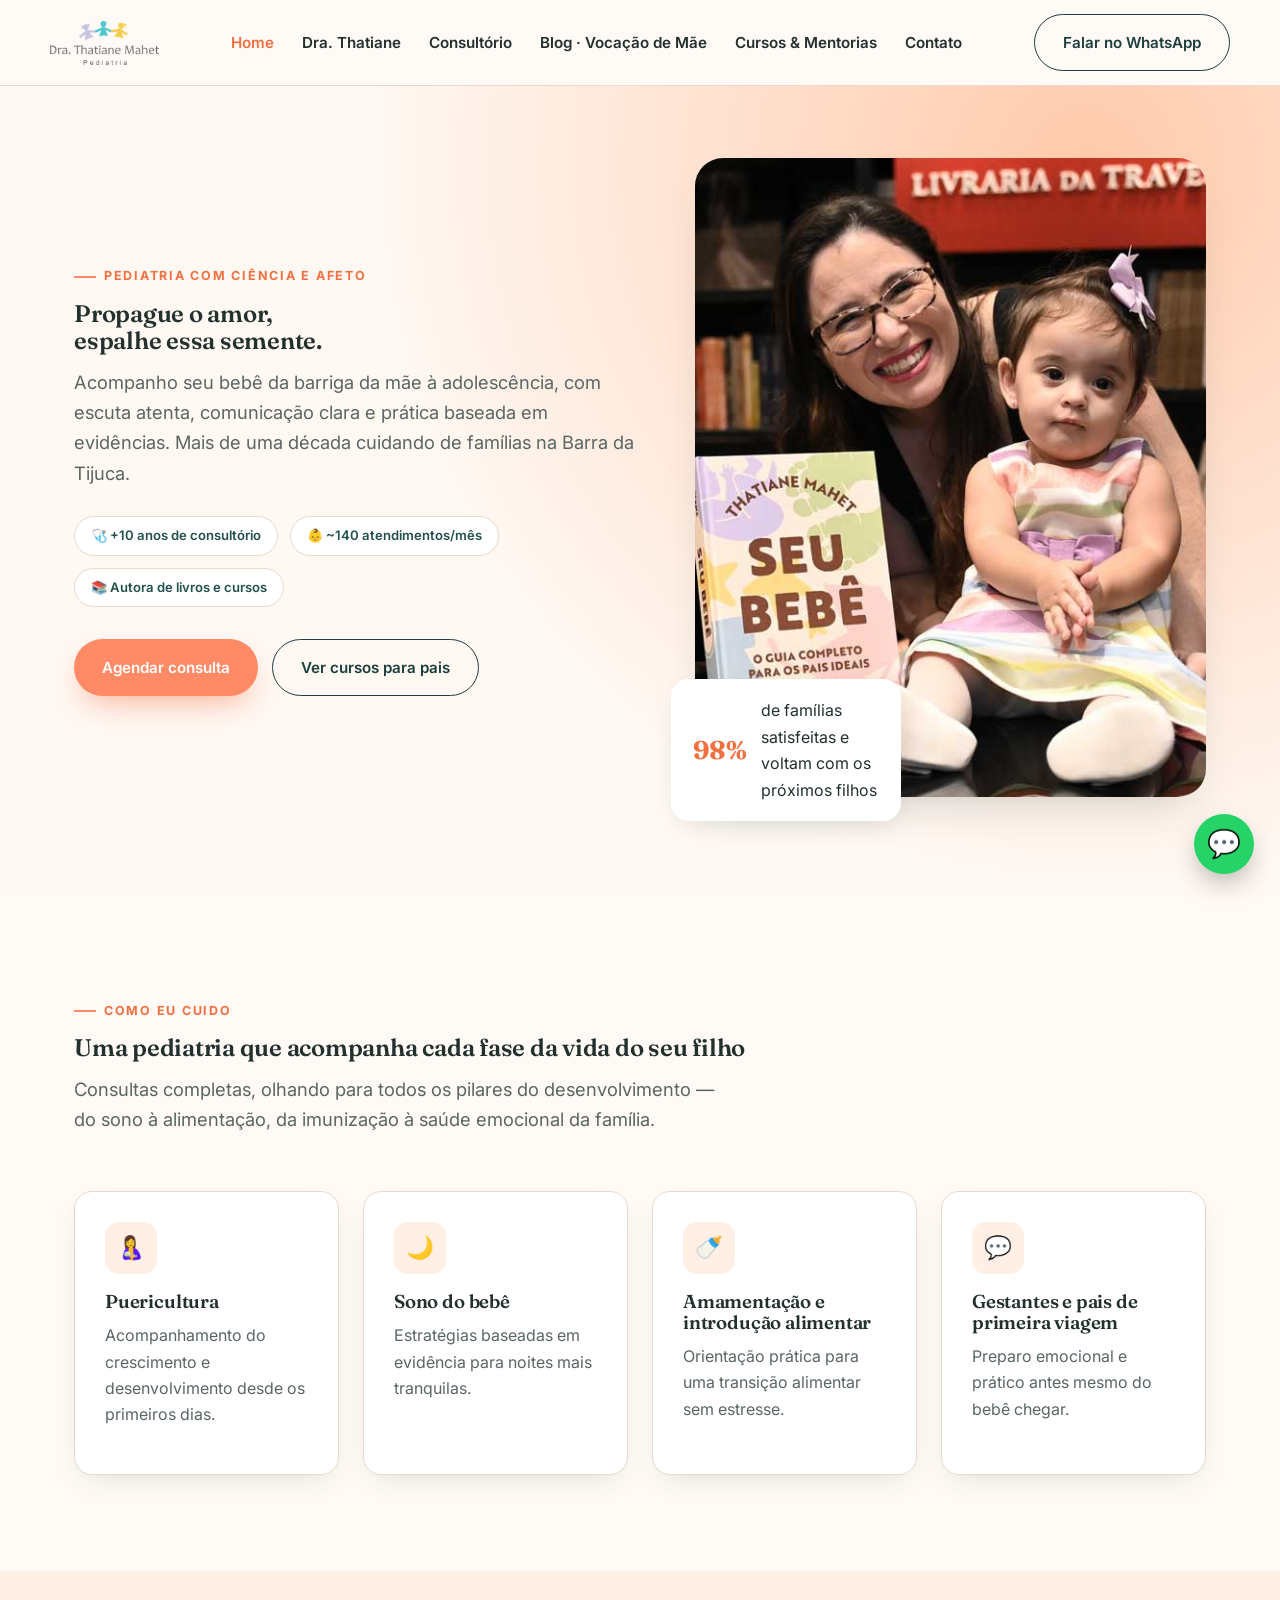
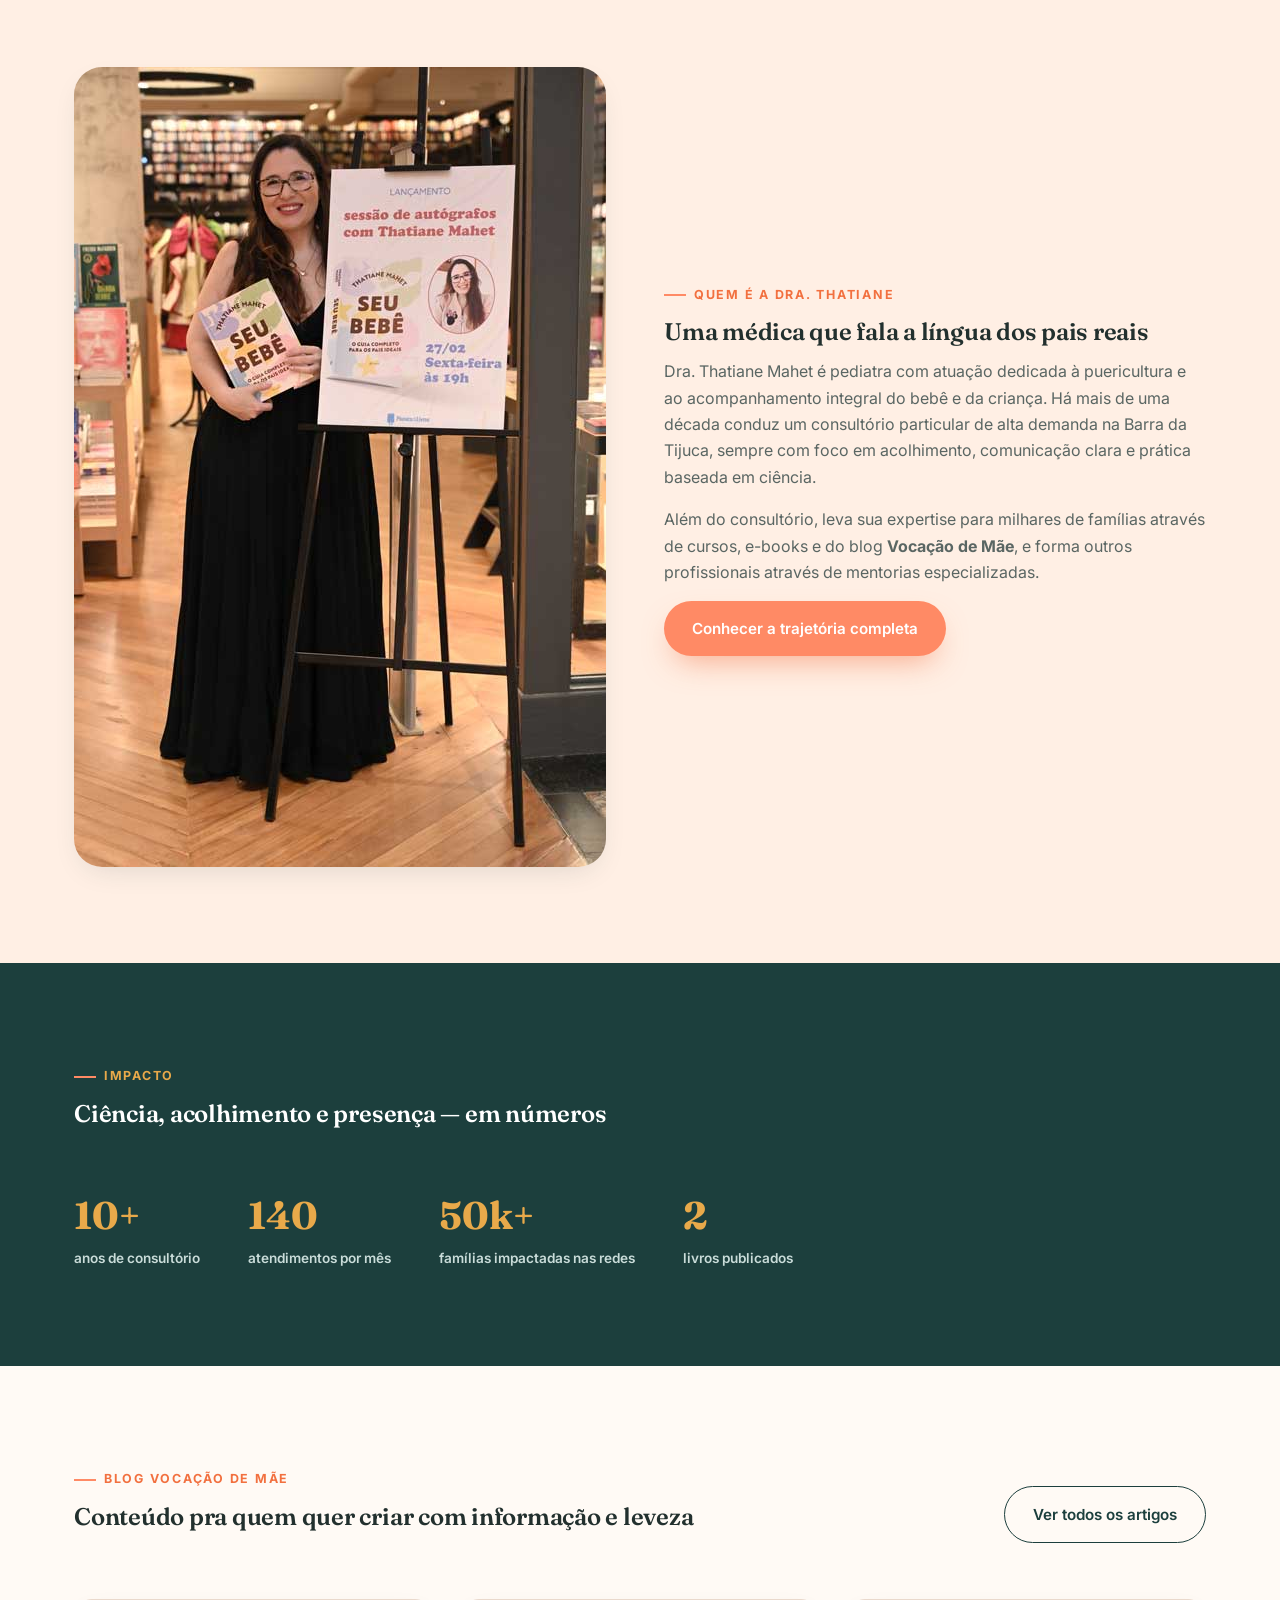
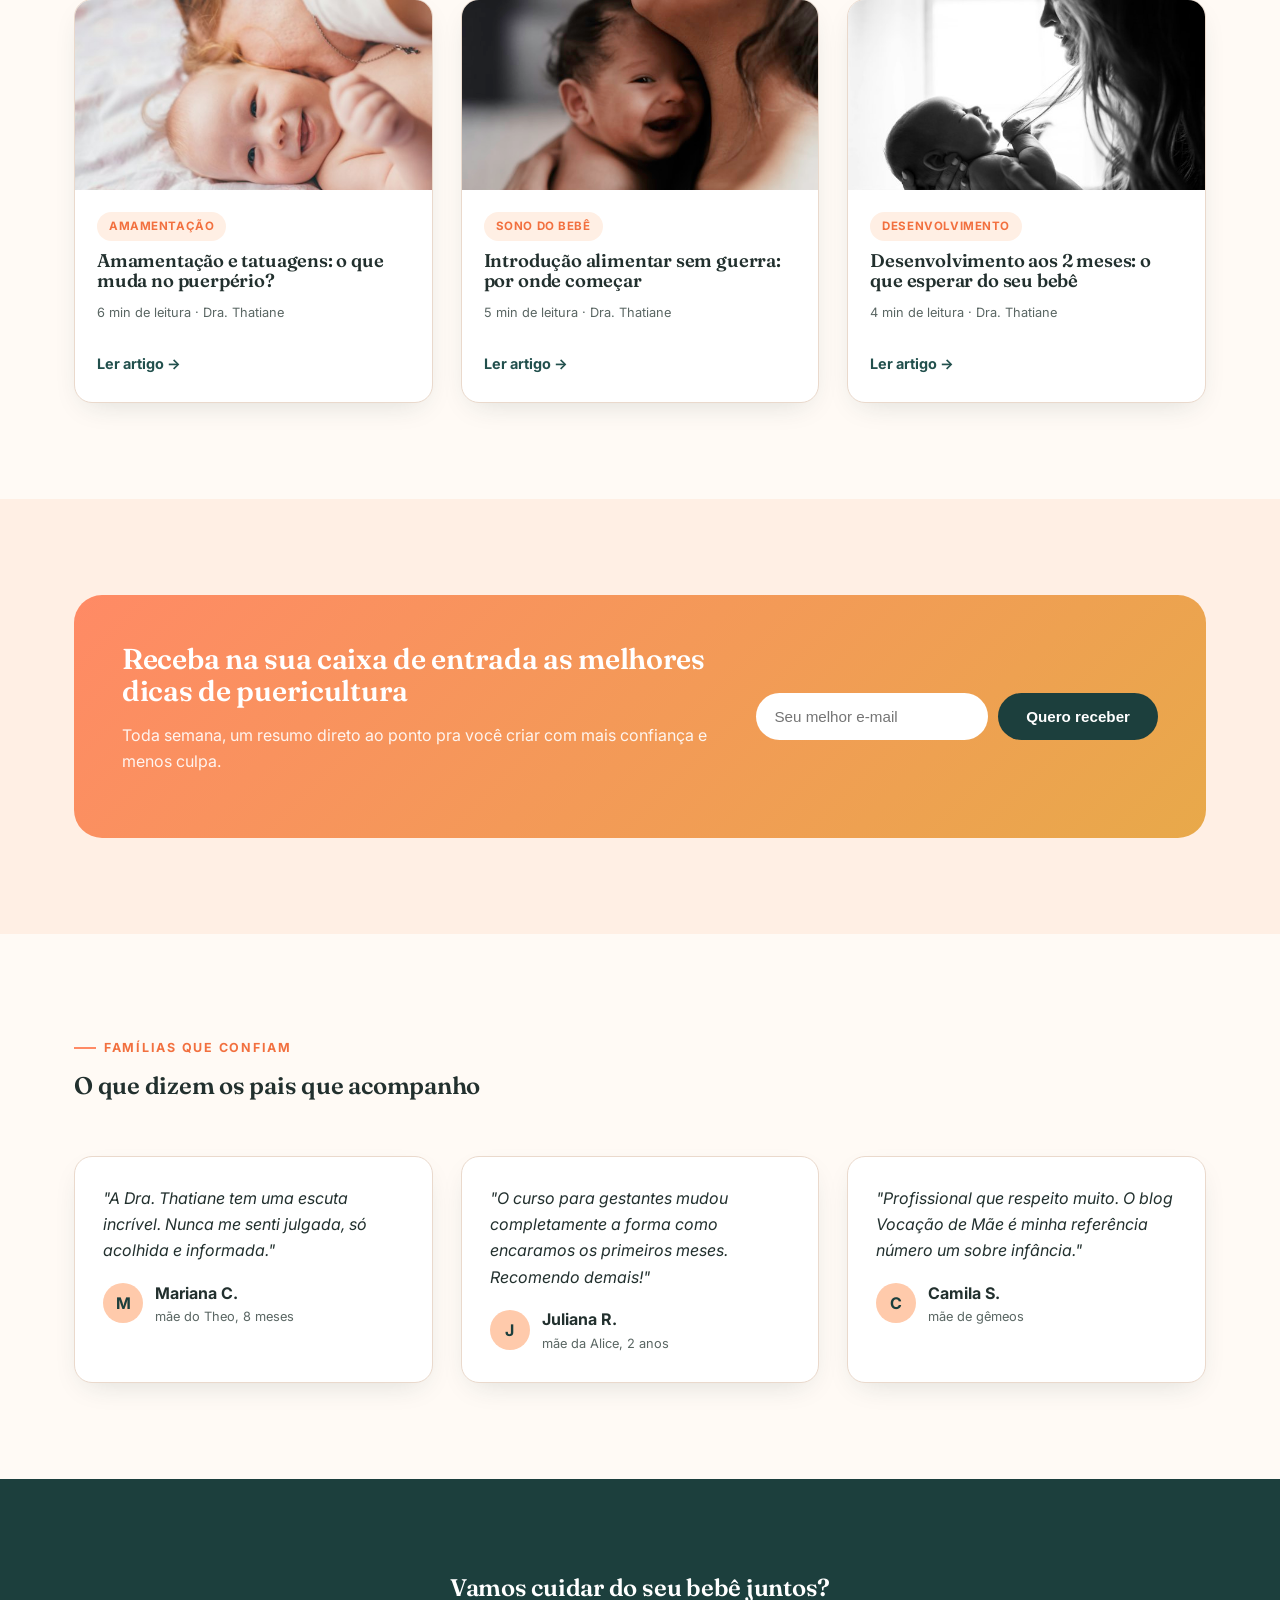
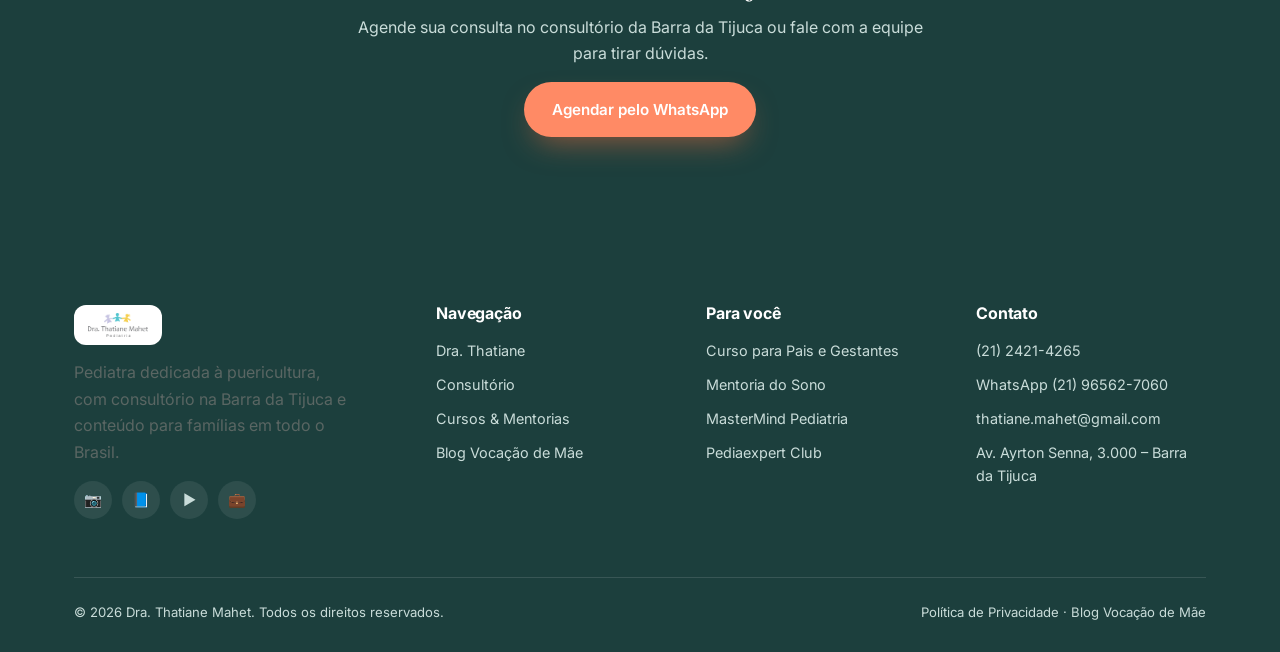
==== commit 9405069f: "Hospeda localmente as fotos de capa dos artigos do blog Baixa as imagens de banco usadas nos cards d" ====
--- a/index.html
+++ b/index.html
@@ -108,7 +108,7 @@
     </div>
     <div class="grid-3 mt-lg">
       <article class="post-card reveal">
-        <img src="https://images.unsplash.com/photo-1588495644862-6ad15ab88352?auto=format&fit=crop&w=600&q=80" alt="Recém-nascido">
+        <img src="images/blog/sono-bebe.jpg" alt="Recém-nascido">
         <div class="post-body">
           <span class="tag">Amamentação</span>
           <h3>Amamentação e tatuagens: o que muda no puerpério?</h3>
@@ -117,7 +117,7 @@
         </div>
       </article>
       <article class="post-card reveal">
-        <img src="https://images.unsplash.com/photo-1570657891791-e39a9d185540?auto=format&fit=crop&w=600&q=80" alt="Mãe sorrindo com bebê">
+        <img src="images/blog/alimentacao-1.jpg" alt="Mãe sorrindo com bebê">
         <div class="post-body">
           <span class="tag">Sono do Bebê</span>
           <h3>Introdução alimentar sem guerra: por onde começar</h3>
@@ -126,7 +126,7 @@
         </div>
       </article>
       <article class="post-card reveal">
-        <img src="https://images.unsplash.com/photo-1535571393765-ea44927160be?auto=format&fit=crop&w=600&q=80" alt="Bebê deitado sorrindo">
+        <img src="images/blog/desenvolvimento.jpg" alt="Bebê deitado sorrindo">
         <div class="post-body">
           <span class="tag">Desenvolvimento</span>
           <h3>Desenvolvimento aos 2 meses: o que esperar do seu bebê</h3>
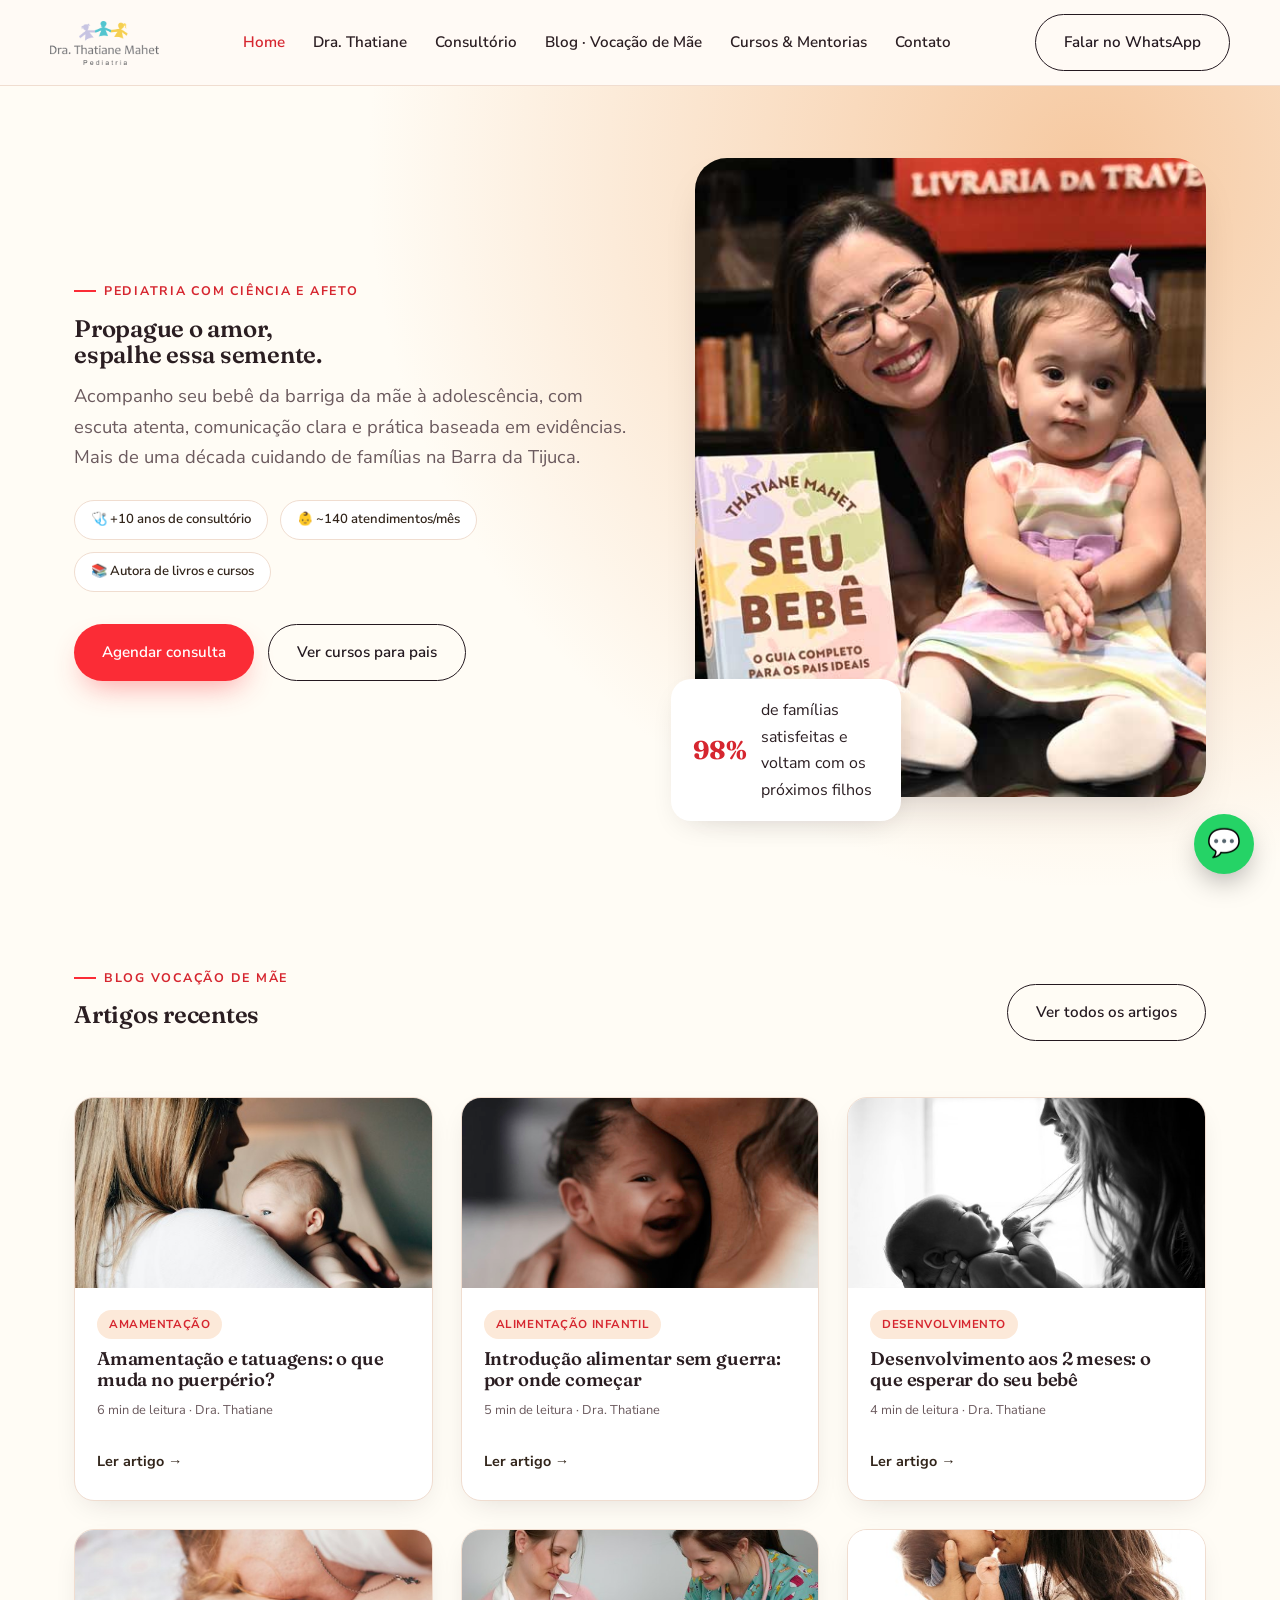
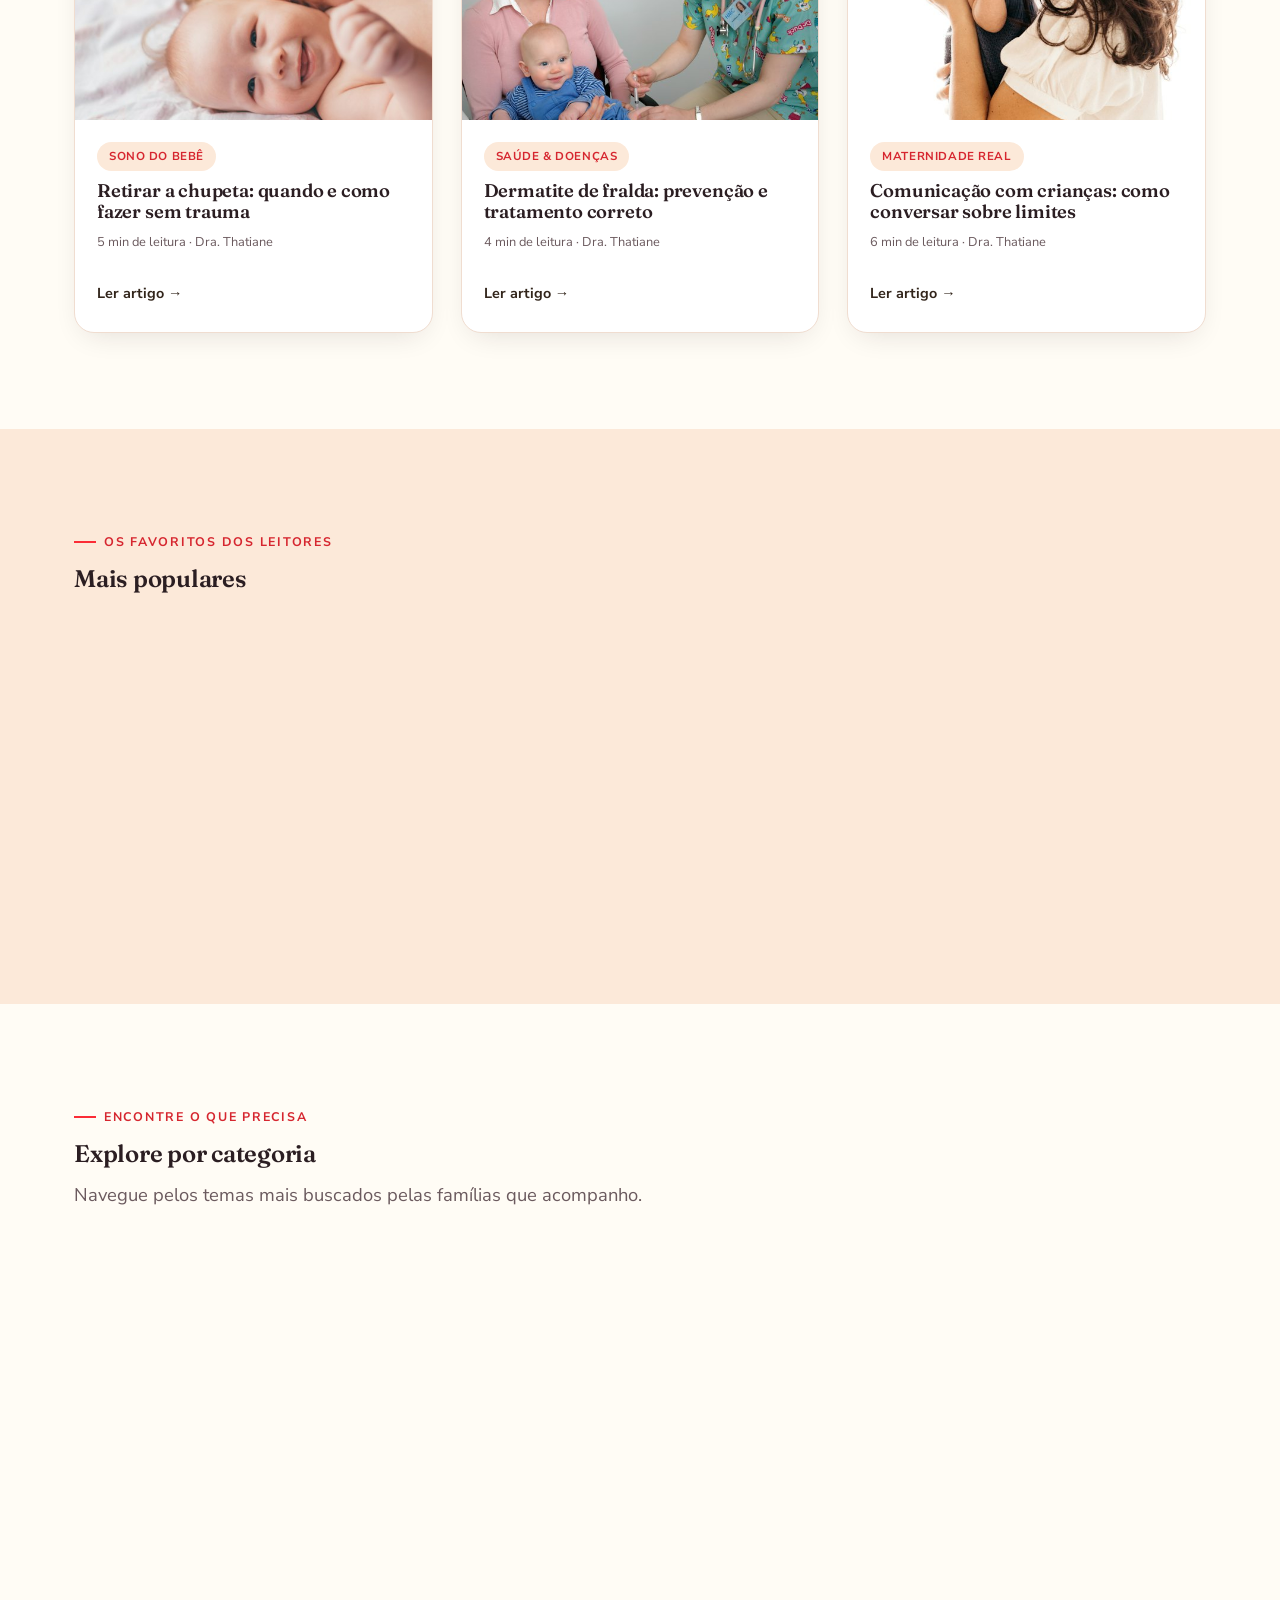
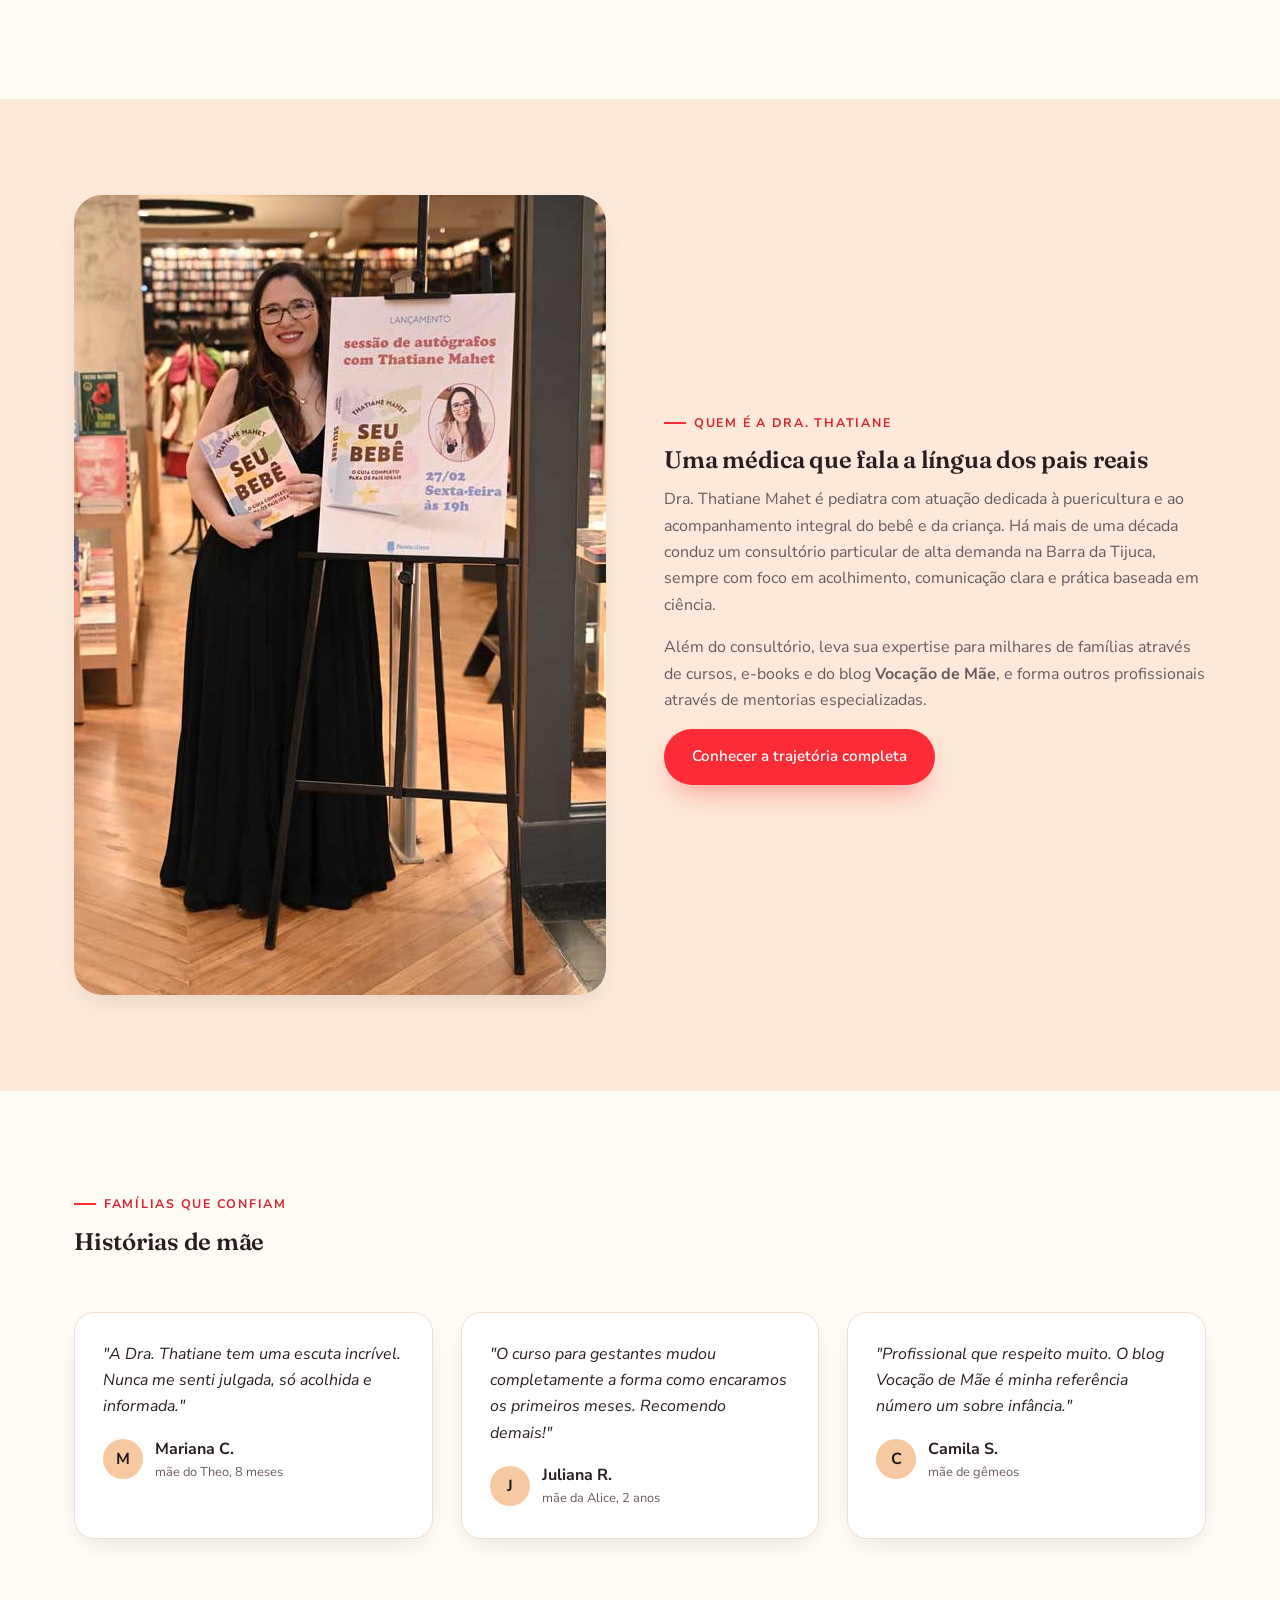
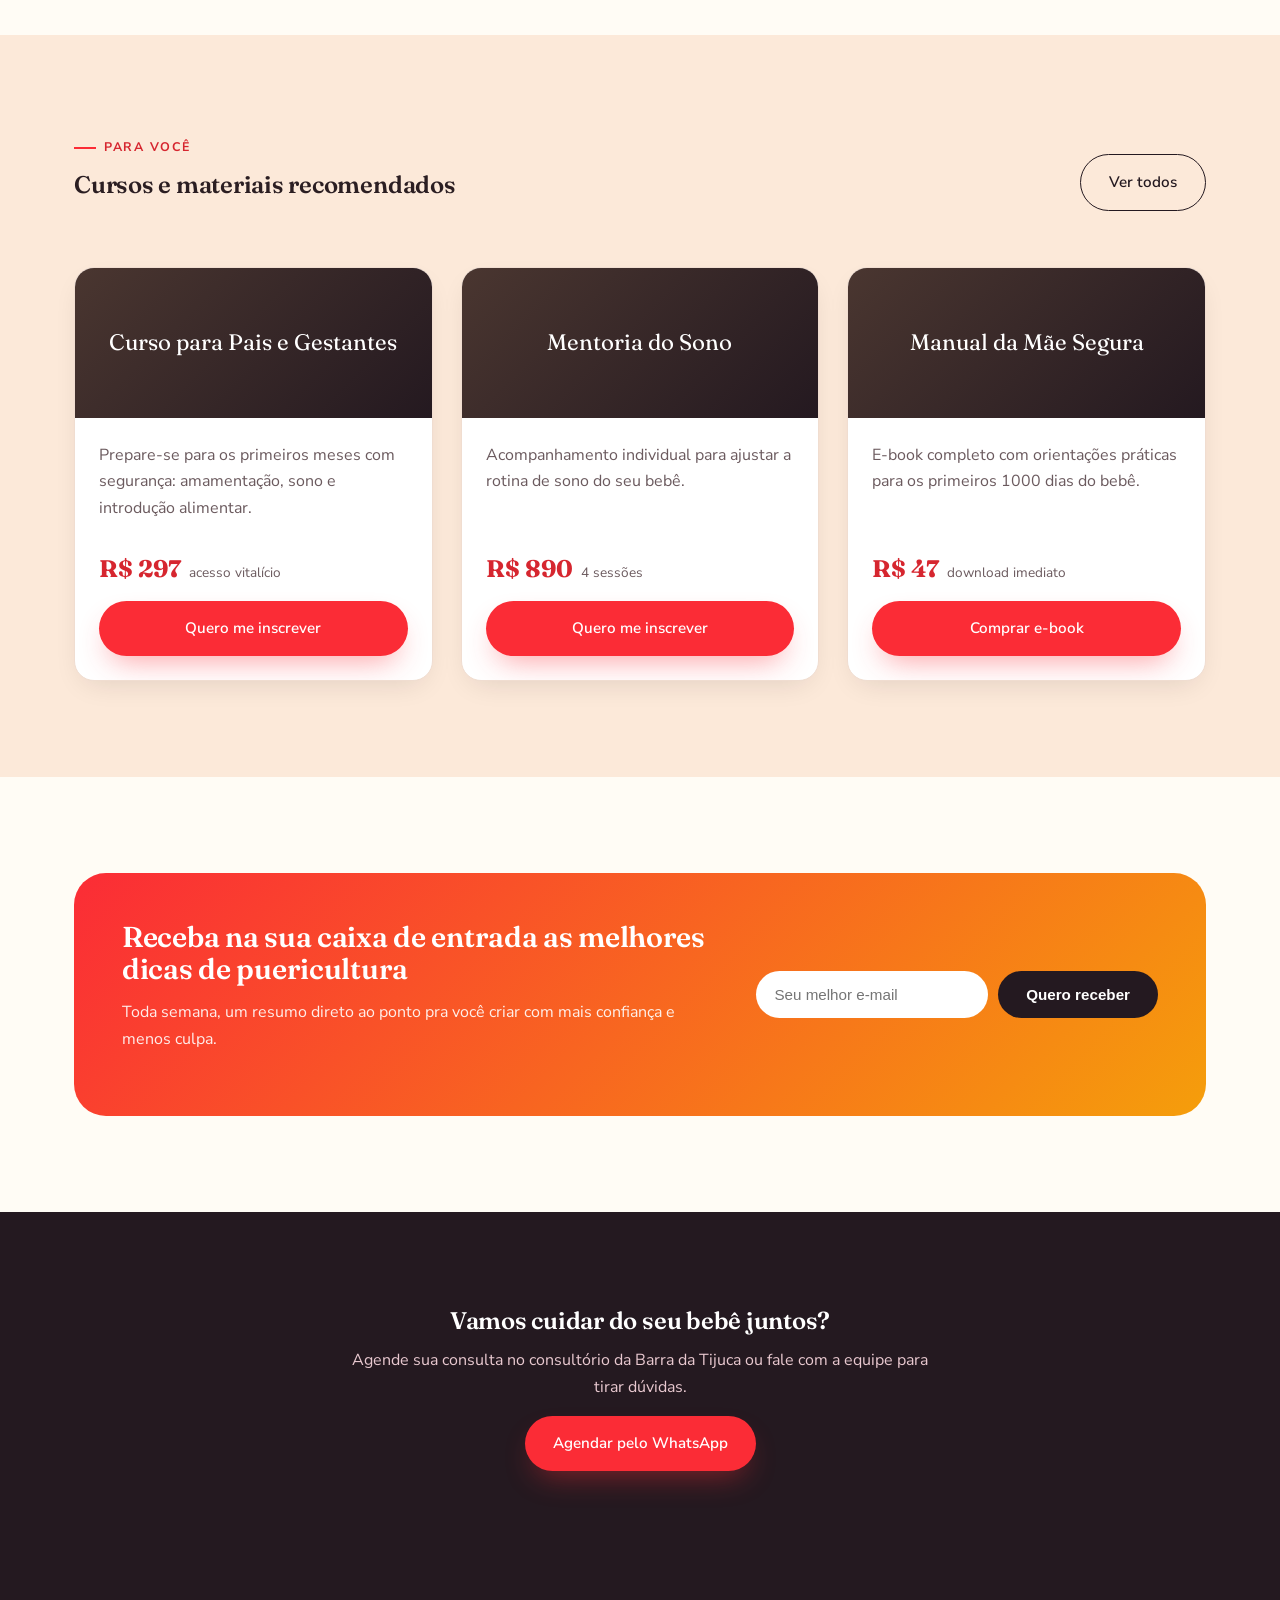
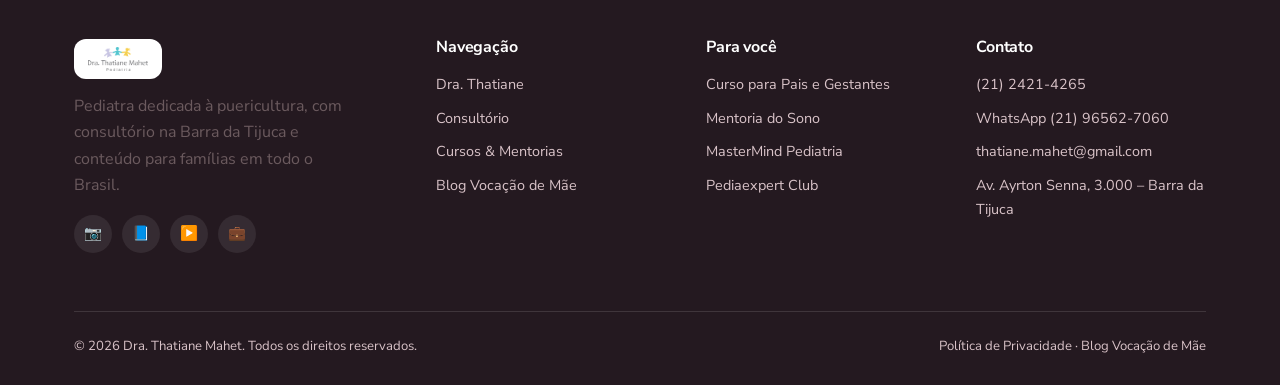
==== commit 85f09c1b: "Redesenha o site no padrão visual do Vocação de Mãe Adota a paleta e tipografia reais extraídas de v" ====
--- a/index.html
+++ b/index.html
@@ -6,7 +6,7 @@
 <title>Dra. Thatiane Mahet | Pediatra na Barra da Tijuca</title>
 <meta name="description" content="Pediatra especialista em puericultura na Barra da Tijuca. Acompanhamento humanizado do bebê à adolescência, cursos para pais e conteúdo do blog Vocação de Mãe.">
 <link rel="preconnect" href="https://fonts.googleapis.com">
-<link href="https://fonts.googleapis.com/css2?family=Fraunces:opsz,wght@9..144,500;9..144,600;9..144,700&family=Inter:wght@400;500;600;700;800&display=swap" rel="stylesheet">
+<link href="https://fonts.googleapis.com/css2?family=Fraunces:opsz,wght@9..144,500;9..144,600;9..144,700&family=Nunito+Sans:opsz,wght@6..12,400;6..12,600;6..12,700;6..12,800&display=swap" rel="stylesheet">
 <link rel="stylesheet" href="css/style.css">
 </head>
 <body>
@@ -55,16 +55,115 @@
   </div>
 </section>
 
+<section class="section" style="padding-top:64px;">
+  <div class="container">
+    <div style="display:flex;justify-content:space-between;align-items:end;flex-wrap:wrap;gap:16px;">
+      <div>
+        <span class="eyebrow">Blog Vocação de Mãe</span>
+        <h2>Artigos recentes</h2>
+      </div>
+      <a href="blog.html" class="btn btn-outline">Ver todos os artigos</a>
+    </div>
+    <div class="grid-3 mt-lg">
+      <article class="post-card reveal">
+        <img src="images/blog/amamentacao.jpg" alt="Amamentação e tatuagens">
+        <div class="post-body">
+          <span class="tag">Amamentação</span>
+          <h3>Amamentação e tatuagens: o que muda no puerpério?</h3>
+          <p class="post-meta">6 min de leitura · Dra. Thatiane</p>
+          <a href="blog-artigo.html" class="post-link">Ler artigo →</a>
+        </div>
+      </article>
+      <article class="post-card reveal">
+        <img src="images/blog/alimentacao-1.jpg" alt="Mãe sorrindo com bebê">
+        <div class="post-body">
+          <span class="tag">Alimentação Infantil</span>
+          <h3>Introdução alimentar sem guerra: por onde começar</h3>
+          <p class="post-meta">5 min de leitura · Dra. Thatiane</p>
+          <a href="blog-artigo.html" class="post-link">Ler artigo →</a>
+        </div>
+      </article>
+      <article class="post-card reveal">
+        <img src="images/blog/desenvolvimento.jpg" alt="Bebê deitado sorrindo">
+        <div class="post-body">
+          <span class="tag">Desenvolvimento</span>
+          <h3>Desenvolvimento aos 2 meses: o que esperar do seu bebê</h3>
+          <p class="post-meta">4 min de leitura · Dra. Thatiane</p>
+          <a href="blog-artigo.html" class="post-link">Ler artigo →</a>
+        </div>
+      </article>
+      <article class="post-card reveal">
+        <img src="images/blog/sono-bebe.jpg" alt="Retirar a chupeta">
+        <div class="post-body">
+          <span class="tag">Sono do Bebê</span>
+          <h3>Retirar a chupeta: quando e como fazer sem trauma</h3>
+          <p class="post-meta">5 min de leitura · Dra. Thatiane</p>
+          <a href="blog-artigo.html" class="post-link">Ler artigo →</a>
+        </div>
+      </article>
+      <article class="post-card reveal">
+        <img src="images/blog/saude-doencas.jpg" alt="Dermatite de fralda">
+        <div class="post-body">
+          <span class="tag">Saúde &amp; Doenças</span>
+          <h3>Dermatite de fralda: prevenção e tratamento correto</h3>
+          <p class="post-meta">4 min de leitura · Dra. Thatiane</p>
+          <a href="blog-artigo.html" class="post-link">Ler artigo →</a>
+        </div>
+      </article>
+      <article class="post-card reveal">
+        <img src="images/blog/maternidade-real.jpg" alt="Comunicação com crianças">
+        <div class="post-body">
+          <span class="tag">Maternidade Real</span>
+          <h3>Comunicação com crianças: como conversar sobre limites</h3>
+          <p class="post-meta">6 min de leitura · Dra. Thatiane</p>
+          <a href="blog-artigo.html" class="post-link">Ler artigo →</a>
+        </div>
+      </article>
+    </div>
+  </div>
+</section>
+
+<section class="section section--peach">
+  <div class="container">
+    <span class="eyebrow">Os favoritos dos leitores</span>
+    <h2>Mais populares</h2>
+    <div class="popular-strip mt-lg">
+      <article class="popular-item reveal">
+        <span class="popular-rank">1</span>
+        <img src="images/blog/amamentacao.jpg" alt="Amamentação e tatuagens">
+        <div class="post-body"><h3>Amamentação e tatuagens</h3><a href="blog-artigo.html" class="post-link">Ler →</a></div>
+      </article>
+      <article class="popular-item reveal">
+        <span class="popular-rank">2</span>
+        <img src="images/blog/sono-bebe.jpg" alt="Retirar a chupeta">
+        <div class="post-body"><h3>Retirar a chupeta sem trauma</h3><a href="blog-artigo.html" class="post-link">Ler →</a></div>
+      </article>
+      <article class="popular-item reveal">
+        <span class="popular-rank">3</span>
+        <img src="images/blog/saude-doencas.jpg" alt="Dermatite de fralda">
+        <div class="post-body"><h3>Dermatite de fralda</h3><a href="blog-artigo.html" class="post-link">Ler →</a></div>
+      </article>
+      <article class="popular-item reveal">
+        <span class="popular-rank">4</span>
+        <img src="images/blog/desenvolvimento.jpg" alt="Espectro autista">
+        <div class="post-body"><h3>Sinais precoces do espectro autista</h3><a href="blog-artigo.html" class="post-link">Ler →</a></div>
+      </article>
+    </div>
+  </div>
+</section>
+
 <section class="section">
   <div class="container">
-    <span class="eyebrow">Como eu cuido</span>
-    <h2>Uma pediatria que acompanha cada fase da vida do seu filho</h2>
-    <p class="lead">Consultas completas, olhando para todos os pilares do desenvolvimento — do sono à alimentação, da imunização à saúde emocional da família.</p>
-    <div class="grid-4 mt-lg">
-      <div class="card reveal pillar-card"><div class="card-icon">🤱</div><h3>Puericultura</h3><p>Acompanhamento do crescimento e desenvolvimento desde os primeiros dias.</p></div>
-      <div class="card reveal pillar-card"><div class="card-icon">🌙</div><h3>Sono do bebê</h3><p>Estratégias baseadas em evidência para noites mais tranquilas.</p></div>
-      <div class="card reveal pillar-card"><div class="card-icon">🍼</div><h3>Amamentação e introdução alimentar</h3><p>Orientação prática para uma transição alimentar sem estresse.</p></div>
-      <div class="card reveal pillar-card"><div class="card-icon">💬</div><h3>Gestantes e pais de primeira viagem</h3><p>Preparo emocional e prático antes mesmo do bebê chegar.</p></div>
+    <span class="eyebrow">Encontre o que precisa</span>
+    <h2>Explore por categoria</h2>
+    <p class="lead">Navegue pelos temas mais buscados pelas famílias que acompanho.</p>
+    <div class="category-grid mt-lg">
+      <a href="blog.html" class="category-block cat-peach reveal"><div><div class="cat-icon">🤱</div><h3>Amamentação</h3><p>Pega correta, dúvidas do puerpério e desmame.</p></div></a>
+      <a href="blog.html" class="category-block cat-pink reveal"><div><div class="cat-icon">🌙</div><h3>Sono do Bebê</h3><p>Rotinas e estratégias para noites mais tranquilas.</p></div></a>
+      <a href="blog.html" class="category-block cat-lavender reveal"><div><div class="cat-icon">🍼</div><h3>Alimentação Infantil</h3><p>Introdução alimentar e seletividade alimentar.</p></div></a>
+      <a href="blog.html" class="category-block cat-lavender reveal"><div><div class="cat-icon">🧠</div><h3>Desenvolvimento</h3><p>Marcos do crescimento em cada fase da infância.</p></div></a>
+      <a href="blog.html" class="category-block cat-peach reveal"><div><div class="cat-icon">🩺</div><h3>Saúde &amp; Doenças</h3><p>Sintomas comuns e quando procurar o pediatra.</p></div></a>
+      <a href="blog.html" class="category-block cat-pink reveal"><div><div class="cat-icon">💬</div><h3>Maternidade Real</h3><p>Comunicação, limites e a rotina real das famílias.</p></div></a>
     </div>
   </div>
 </section>
@@ -84,79 +183,10 @@
   </div>
 </section>
 
-<section class="section--teal section">
-  <div class="container">
-    <span class="eyebrow" style="color:var(--gold-500);">Impacto</span>
-    <h2 style="color:#fff;max-width:620px;">Ciência, acolhimento e presença — em números</h2>
-    <div class="stats mt-lg">
-      <div class="stat"><div class="num">10+</div><div class="label">anos de consultório</div></div>
-      <div class="stat"><div class="num">140</div><div class="label">atendimentos por mês</div></div>
-      <div class="stat"><div class="num">50k+</div><div class="label">famílias impactadas nas redes</div></div>
-      <div class="stat"><div class="num">2</div><div class="label">livros publicados</div></div>
-    </div>
-  </div>
-</section>
-
 <section class="section">
   <div class="container">
-    <div style="display:flex;justify-content:space-between;align-items:end;flex-wrap:wrap;gap:16px;">
-      <div>
-        <span class="eyebrow">Blog Vocação de Mãe</span>
-        <h2>Conteúdo pra quem quer criar com informação e leveza</h2>
-      </div>
-      <a href="blog.html" class="btn btn-outline">Ver todos os artigos</a>
-    </div>
-    <div class="grid-3 mt-lg">
-      <article class="post-card reveal">
-        <img src="images/blog/sono-bebe.jpg" alt="Recém-nascido">
-        <div class="post-body">
-          <span class="tag">Amamentação</span>
-          <h3>Amamentação e tatuagens: o que muda no puerpério?</h3>
-          <p class="post-meta">6 min de leitura · Dra. Thatiane</p>
-          <a href="blog-artigo.html" class="post-link">Ler artigo →</a>
-        </div>
-      </article>
-      <article class="post-card reveal">
-        <img src="images/blog/alimentacao-1.jpg" alt="Mãe sorrindo com bebê">
-        <div class="post-body">
-          <span class="tag">Sono do Bebê</span>
-          <h3>Introdução alimentar sem guerra: por onde começar</h3>
-          <p class="post-meta">5 min de leitura · Dra. Thatiane</p>
-          <a href="blog-artigo.html" class="post-link">Ler artigo →</a>
-        </div>
-      </article>
-      <article class="post-card reveal">
-        <img src="images/blog/desenvolvimento.jpg" alt="Bebê deitado sorrindo">
-        <div class="post-body">
-          <span class="tag">Desenvolvimento</span>
-          <h3>Desenvolvimento aos 2 meses: o que esperar do seu bebê</h3>
-          <p class="post-meta">4 min de leitura · Dra. Thatiane</p>
-          <a href="blog-artigo.html" class="post-link">Ler artigo →</a>
-        </div>
-      </article>
-    </div>
-  </div>
-</section>
-
-<section class="section section--peach">
-  <div class="container">
-    <div class="viral-box">
-      <div>
-        <h3>Receba na sua caixa de entrada as melhores dicas de puericultura</h3>
-        <p style="color:rgba(255,255,255,.9);">Toda semana, um resumo direto ao ponto pra você criar com mais confiança e menos culpa.</p>
-      </div>
-      <form class="newsletter-form">
-        <input type="email" required placeholder="Seu melhor e-mail">
-        <button class="btn" style="background:#1c3f3d;color:#fff;" type="submit">Quero receber</button>
-      </form>
-    </div>
-  </div>
-</section>
-
-<section class="section">
-  <div class="container">
     <span class="eyebrow">Famílias que confiam</span>
-    <h2>O que dizem os pais que acompanho</h2>
+    <h2>Histórias de mãe</h2>
     <div class="grid-3 mt-lg">
       <div class="testimonial reveal">
         <p>"A Dra. Thatiane tem uma escuta incrível. Nunca me senti julgada, só acolhida e informada."</p>
@@ -174,10 +204,63 @@
   </div>
 </section>
 
+<section class="section section--peach">
+  <div class="container">
+    <div style="display:flex;justify-content:space-between;align-items:end;flex-wrap:wrap;gap:16px;">
+      <div>
+        <span class="eyebrow">Para você</span>
+        <h2>Cursos e materiais recomendados</h2>
+      </div>
+      <a href="cursos.html" class="btn btn-outline">Ver todos</a>
+    </div>
+    <div class="grid-3 mt-lg">
+      <div class="course-card reveal">
+        <div class="banner">Curso para Pais e Gestantes</div>
+        <div class="course-body">
+          <p>Prepare-se para os primeiros meses com segurança: amamentação, sono e introdução alimentar.</p>
+          <div class="price-row"><span class="price">R$ 297</span><span style="color:var(--ink-soft);font-size:.85rem;">acesso vitalício</span></div>
+          <a href="contato.html" class="btn btn-primary btn-block">Quero me inscrever</a>
+        </div>
+      </div>
+      <div class="course-card reveal">
+        <div class="banner">Mentoria do Sono</div>
+        <div class="course-body">
+          <p>Acompanhamento individual para ajustar a rotina de sono do seu bebê.</p>
+          <div class="price-row"><span class="price">R$ 890</span><span style="color:var(--ink-soft);font-size:.85rem;">4 sessões</span></div>
+          <a href="contato.html" class="btn btn-primary btn-block">Quero me inscrever</a>
+        </div>
+      </div>
+      <div class="course-card reveal">
+        <div class="banner">Manual da Mãe Segura</div>
+        <div class="course-body">
+          <p>E-book completo com orientações práticas para os primeiros 1000 dias do bebê.</p>
+          <div class="price-row"><span class="price">R$ 47</span><span style="color:var(--ink-soft);font-size:.85rem;">download imediato</span></div>
+          <a href="contato.html" class="btn btn-primary btn-block">Comprar e-book</a>
+        </div>
+      </div>
+    </div>
+  </div>
+</section>
+
+<section class="section">
+  <div class="container">
+    <div class="viral-box">
+      <div>
+        <h3>Receba na sua caixa de entrada as melhores dicas de puericultura</h3>
+        <p style="color:rgba(255,255,255,.9);">Toda semana, um resumo direto ao ponto pra você criar com mais confiança e menos culpa.</p>
+      </div>
+      <form class="newsletter-form">
+        <input type="email" required placeholder="Seu melhor e-mail">
+        <button class="btn" style="background:var(--teal-900);color:#fff;" type="submit">Quero receber</button>
+      </form>
+    </div>
+  </div>
+</section>
+
 <section class="section section--teal">
   <div class="container text-center" style="max-width:640px;">
     <h2 style="color:#fff;">Vamos cuidar do seu bebê juntos?</h2>
-    <p style="color:#c9dcd9;">Agende sua consulta no consultório da Barra da Tijuca ou fale com a equipe para tirar dúvidas.</p>
+    <p style="color:#e9c9d0;">Agende sua consulta no consultório da Barra da Tijuca ou fale com a equipe para tirar dúvidas.</p>
     <a href="contato.html" class="btn btn-primary">Agendar pelo WhatsApp</a>
   </div>
 </section>
--- a/css/style.css
+++ b/css/style.css
@@ -1,33 +1,39 @@
 /* ==========================================================================
    Dra. Thatiane Mahet — Design System
-   Paleta: terracota/pêssego (calor humano) + verde-petróleo (confiança clínica)
+   Paleta inspirada no padrão Vocação de Mãe: coral vibrante + âmbar +
+   rosa-velho, sobre pastéis pêssego/rosa/lavanda e base creme.
    ========================================================================== */
 
 :root{
-  --peach-50:#fff8f3;
-  --peach-100:#ffefe4;
-  --peach-300:#ffcaab;
-  --coral-500:#ff8a65;
-  --coral-600:#f2703f;
-  --teal-900:#1c3f3d;
-  --teal-800:#22504d;
-  --teal-700:#2d6a66;
-  --teal-500:#3f8b83;
-  --gold-500:#e8a94a;
-  --cream:#fffaf5;
-  --ink:#22302e;
-  --ink-soft:#5a6663;
-  --line:#ead9cc;
+  --peach-50:#fffcf5;
+  --peach-100:#fce9d9;
+  --peach-300:#f6c9a1;
+  --pink-100:#fbeff1;
+  --lavender-100:#e9e2f3;
+  --coral-500:#fb2c36;
+  --coral-600:#d6262f;
+  --rose-500:#9a5f66;
+  --rose-600:#7c4b50;
+  --teal-900:#241920;
+  --teal-800:#32251b;
+  --teal-700:#4a3630;
+  --teal-500:#9a5f66;
+  --gold-500:#f59e0b;
+  --gold-600:#d6820a;
+  --cream:#fffcf5;
+  --ink:#2b1e22;
+  --ink-soft:#6b5a5e;
+  --line:#f0ddd0;
   --white:#ffffff;
 
-  --radius-lg:28px;
-  --radius-md:18px;
-  --radius-sm:10px;
-  --shadow-soft:0 20px 45px -20px rgba(28,63,61,.25);
-  --shadow-card:0 10px 30px -12px rgba(28,63,61,.18);
+  --radius-lg:32px;
+  --radius-md:20px;
+  --radius-sm:12px;
+  --shadow-soft:0 20px 45px -20px rgba(36,25,32,.25);
+  --shadow-card:0 10px 30px -12px rgba(36,25,32,.16);
 
   --font-display:"Fraunces","Georgia",serif;
-  --font-body:"Inter",-apple-system,BlinkMacSystemFont,"Segoe UI",sans-serif;
+  --font-body:"Nunito Sans",-apple-system,BlinkMacSystemFont,"Segoe UI",sans-serif;
 }
 
 *{box-sizing:border-box;}
@@ -59,7 +65,7 @@
 .section{padding:96px 0;}
 .section--tight{padding:64px 0;}
 .section--teal{background:var(--teal-900);color:var(--peach-50);}
-.section--teal p{color:#c9dcd9;}
+.section--teal p{color:#d9c3c8;}
 .section--peach{background:var(--peach-100);}
 .eyebrow{
   display:inline-flex;
@@ -90,7 +96,7 @@
   white-space:nowrap;
 }
 .btn:hover{transform:translateY(-2px);}
-.btn-primary{background:var(--coral-500);color:var(--white);box-shadow:0 14px 30px -10px rgba(242,112,63,.55);}
+.btn-primary{background:var(--coral-500);color:var(--white);box-shadow:0 14px 30px -10px rgba(251,44,54,.45);}
 .btn-primary:hover{background:var(--coral-600);}
 .btn-outline{background:transparent;color:var(--teal-900);border:1.5px solid var(--teal-900);}
 .btn-outline:hover{background:var(--teal-900);color:var(--white);}
@@ -195,7 +201,7 @@
   display:flex;flex-direction:column;height:100%;
   transition:transform .2s ease,box-shadow .2s ease;
 }
-.post-card:hover{transform:translateY(-6px);box-shadow:0 26px 50px -18px rgba(28,63,61,.3);}
+.post-card:hover{transform:translateY(-6px);box-shadow:0 26px 50px -18px rgba(36,25,32,.25);}
 .post-card img{height:190px;object-fit:cover;width:100%;}
 .post-body{padding:22px 22px 26px;display:flex;flex-direction:column;gap:10px;flex:1;}
 .tag{
@@ -227,7 +233,7 @@
 /* Stats */
 .stats{display:flex;gap:48px;flex-wrap:wrap;}
 .stat .num{font-family:var(--font-display);font-size:2.4rem;color:var(--gold-500);font-weight:700;}
-.stat .label{font-size:.85rem;color:#c9dcd9;font-weight:600;}
+.stat .label{font-size:.85rem;color:#d9c3c8;font-weight:600;}
 
 /* Course card */
 .course-card{
@@ -253,10 +259,10 @@
 @media (max-width:800px){.viral-box{grid-template-columns:1fr;}}
 
 /* Footer */
-.site-footer{background:var(--teal-900);color:#c9dcd9;padding:72px 0 28px;}
+.site-footer{background:var(--teal-900);color:#d9c3c8;padding:72px 0 28px;}
 .footer-grid{display:grid;grid-template-columns:1.4fr 1fr 1fr 1fr;gap:40px;margin-bottom:48px;}
 .footer-grid h4{color:#fff;font-size:1rem;font-family:var(--font-body);font-weight:700;margin-bottom:16px;}
-.footer-grid a{display:block;margin-bottom:10px;font-size:.9rem;color:#c9dcd9;}
+.footer-grid a{display:block;margin-bottom:10px;font-size:.9rem;color:#d9c3c8;}
 .footer-grid a:hover{color:var(--coral-500);}
 .social-row{display:flex;gap:10px;margin-top:16px;}
 .social-row a{
@@ -289,6 +295,37 @@
 .breadcrumb{font-size:.85rem;color:var(--ink-soft);margin-bottom:14px;}
 .breadcrumb a{color:var(--teal-700);font-weight:600;}
 
+/* Category explorer (Explore por Categoria) */
+.category-grid{display:grid;grid-template-columns:repeat(3,1fr);gap:20px;}
+.category-block{
+  border-radius:var(--radius-md);padding:26px;min-height:150px;
+  display:flex;flex-direction:column;justify-content:space-between;
+  transition:transform .2s ease;
+}
+.category-block:hover{transform:translateY(-4px);}
+.category-block h3{font-size:1.1rem;margin-bottom:6px;}
+.category-block p{font-size:.88rem;margin:0;color:var(--ink);opacity:.75;}
+.category-block .cat-icon{font-size:1.8rem;margin-bottom:10px;}
+.cat-peach{background:var(--peach-100);}
+.cat-pink{background:var(--pink-100);}
+.cat-lavender{background:var(--lavender-100);}
+@media (max-width:820px){.category-grid{grid-template-columns:1fr 1fr;}}
+@media (max-width:560px){.category-grid{grid-template-columns:1fr;}}
+
+/* Mais populares (ranked strip) */
+.popular-strip{display:grid;grid-template-columns:repeat(4,1fr);gap:20px;}
+.popular-item{position:relative;border-radius:var(--radius-md);overflow:hidden;box-shadow:var(--shadow-card);background:var(--white);border:1px solid var(--line);}
+.popular-item img{height:150px;object-fit:cover;width:100%;}
+.popular-rank{
+  position:absolute;top:12px;left:12px;width:32px;height:32px;border-radius:50%;
+  background:var(--coral-500);color:#fff;font-weight:800;font-family:var(--font-display);
+  display:flex;align-items:center;justify-content:center;font-size:.95rem;box-shadow:0 6px 14px -4px rgba(0,0,0,.4);
+}
+.popular-item .post-body{padding:16px;}
+.popular-item h3{font-size:.98rem;}
+@media (max-width:920px){.popular-strip{grid-template-columns:1fr 1fr;}}
+@media (max-width:560px){.popular-strip{grid-template-columns:1fr;}}
+
 /* Utility */
 .text-center{text-align:center;}
 .mx-auto{margin-left:auto;margin-right:auto;}
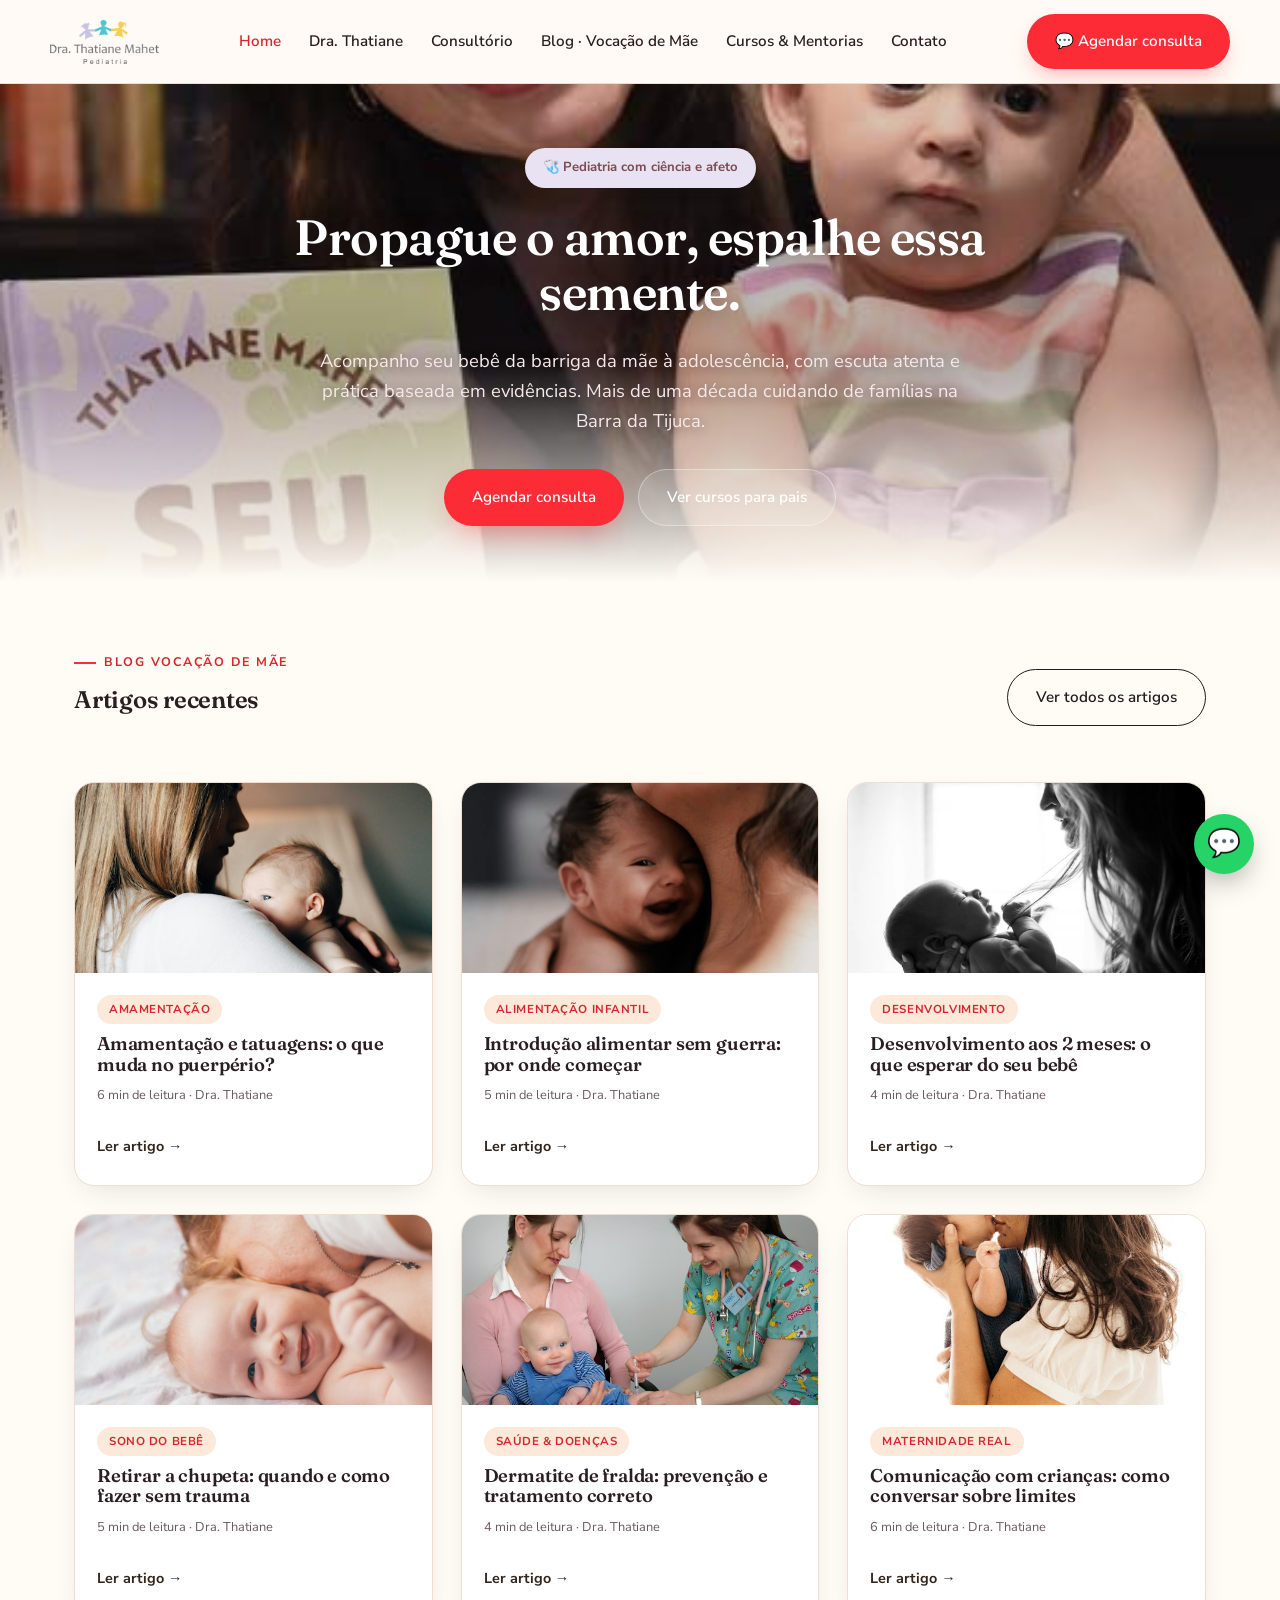
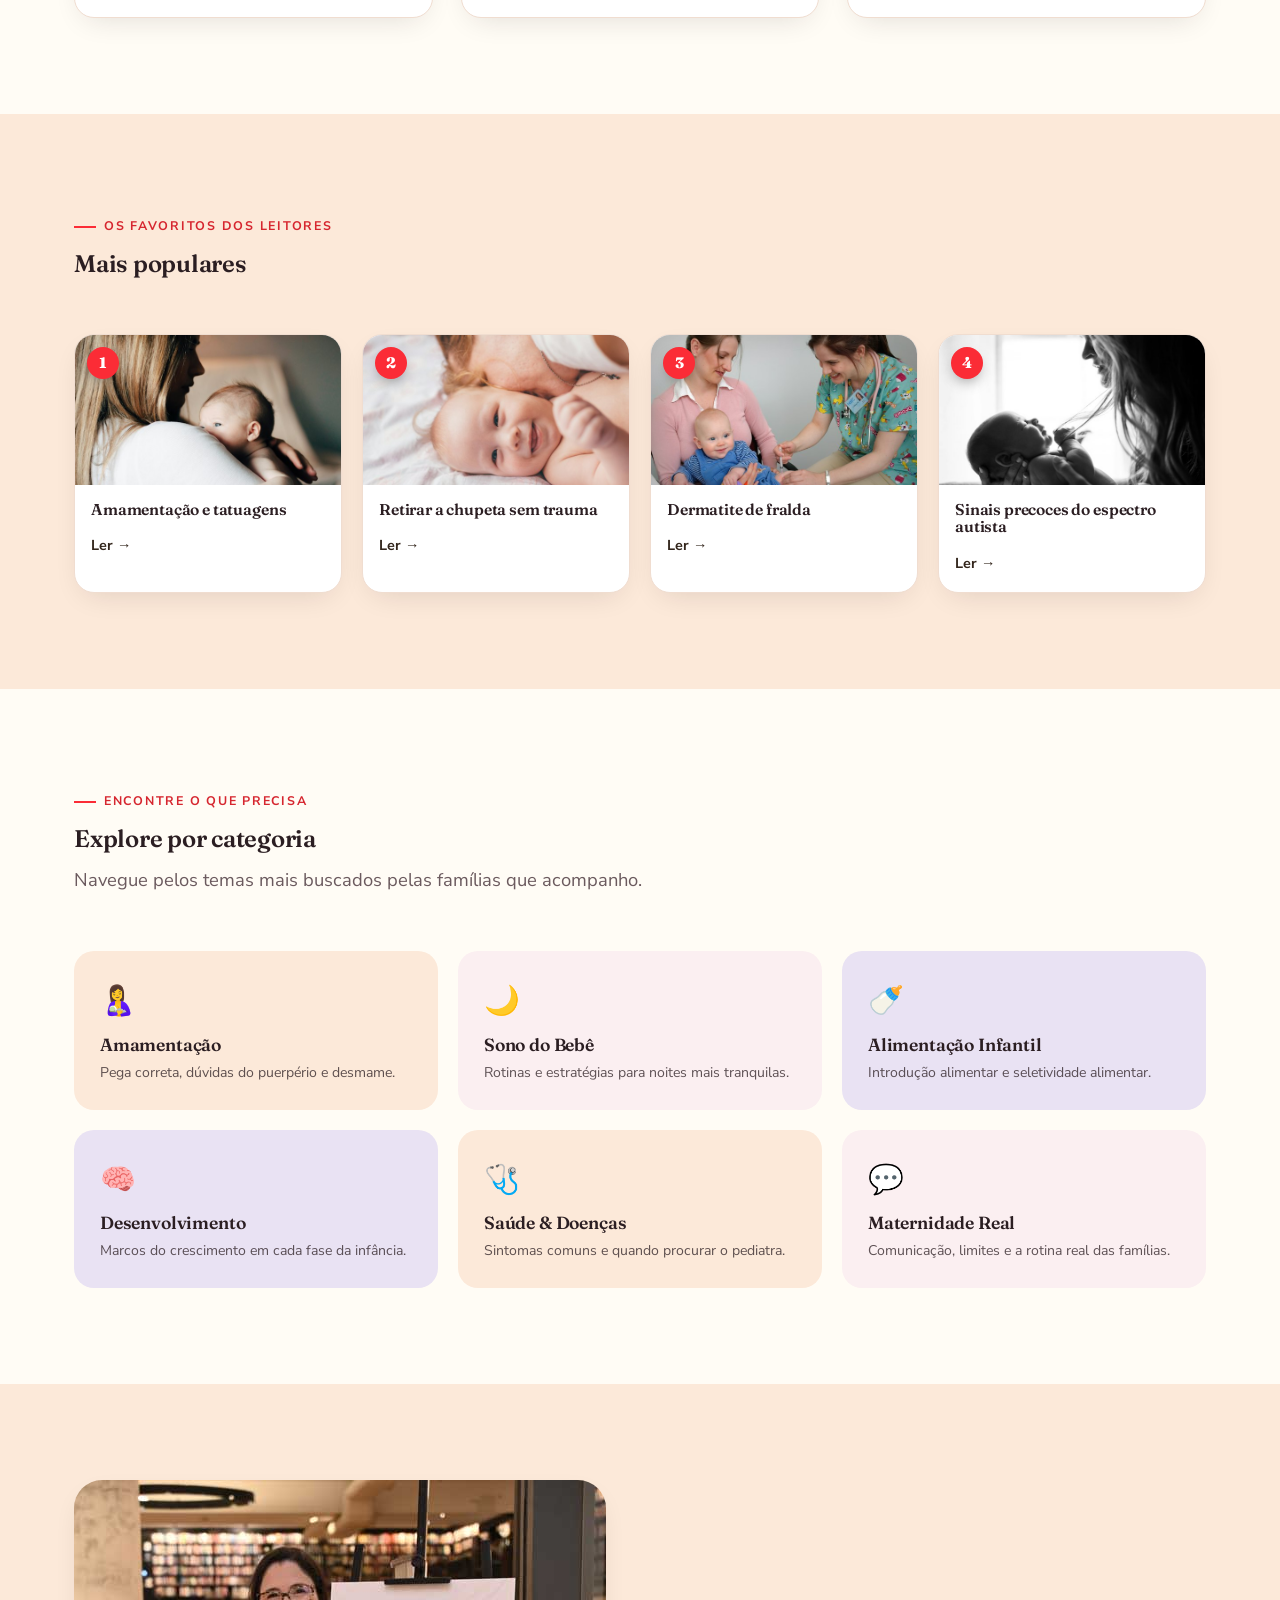
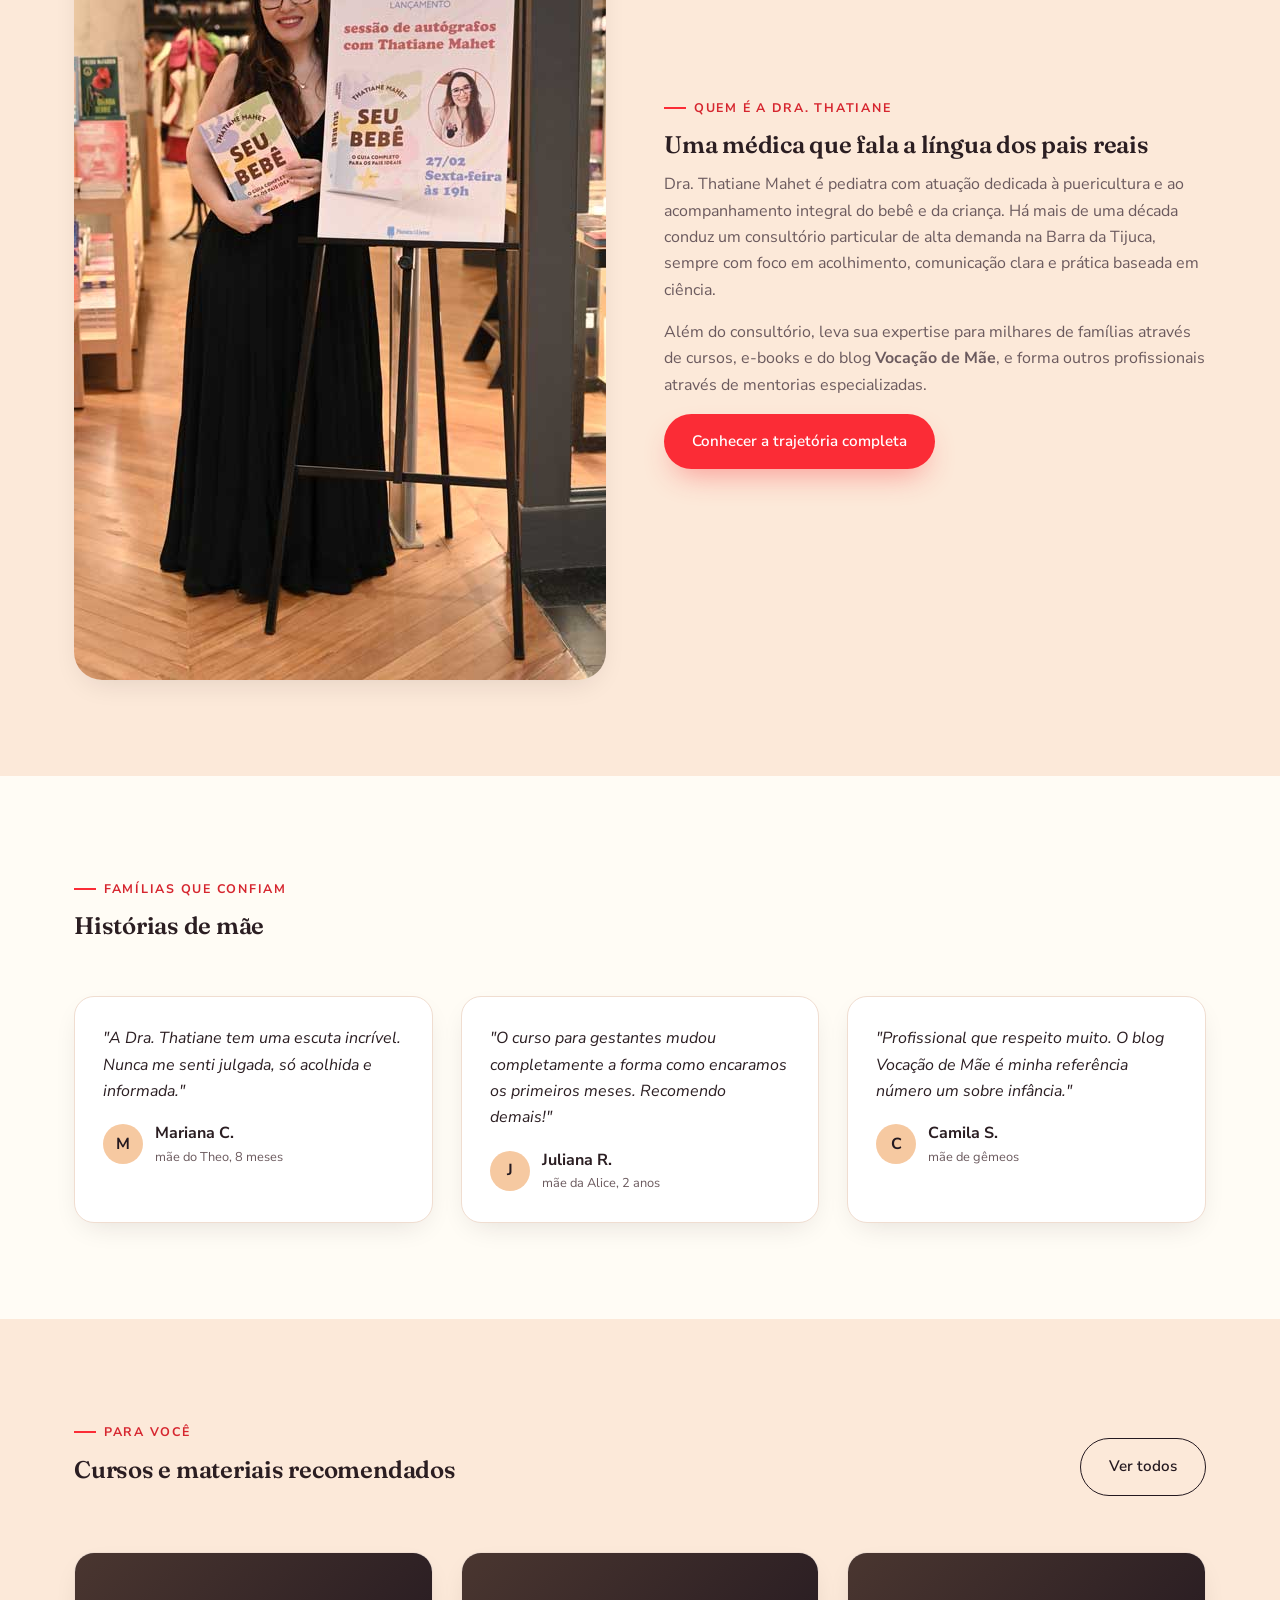
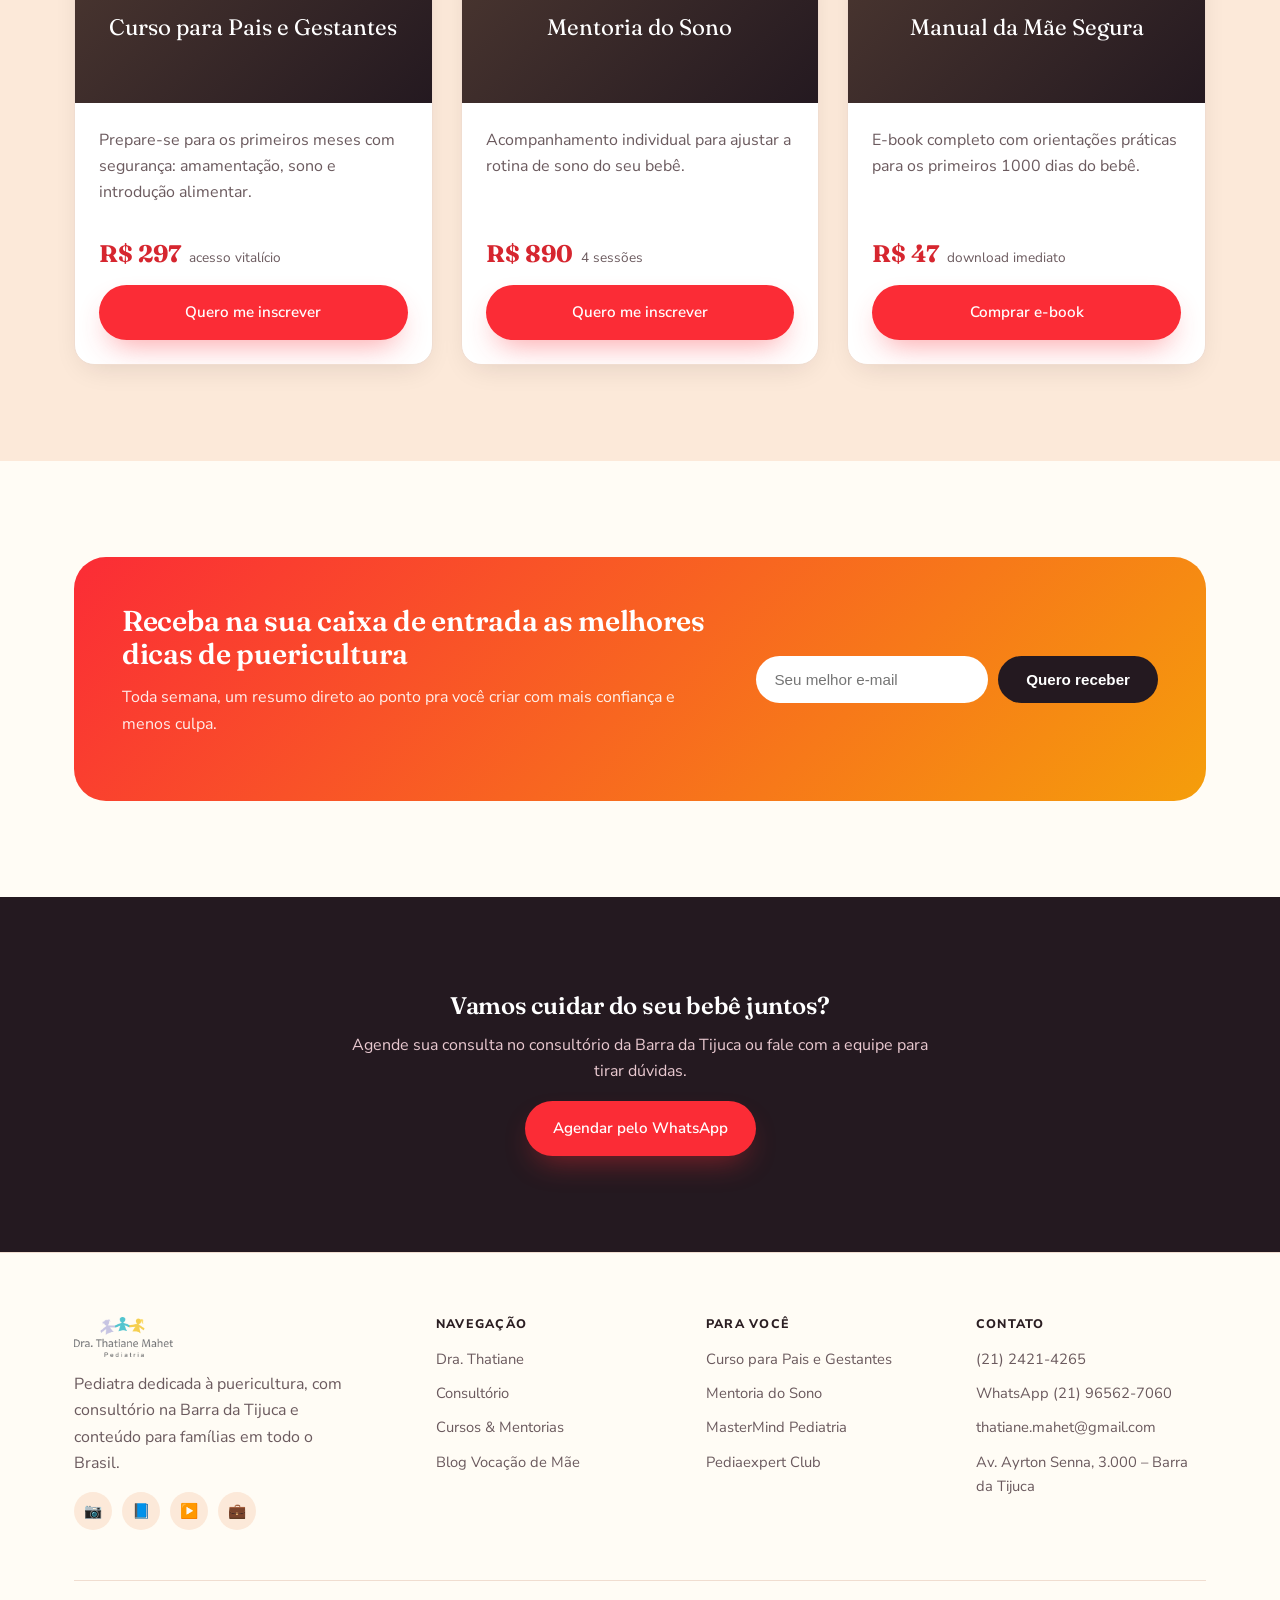
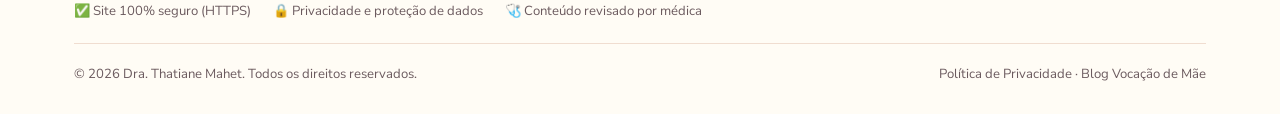
==== commit 44f66dee: "Corrige seções invisíveis e aproxima o visual do Vocação de Mãe O bug principal: metade da home fica" ====
--- a/index.html
+++ b/index.html
@@ -23,34 +23,21 @@
       <li><a href="contato.html">Contato</a></li>
     </ul>
     <div class="nav-cta">
-      <a href="contato.html" class="btn btn-outline">Falar no WhatsApp</a>
+      <a href="contato.html" class="btn btn-nav-cta">💬 Agendar consulta</a>
       <button class="nav-toggle" aria-label="Abrir menu">☰</button>
     </div>
   </nav>
 </header>
 
-<section class="hero">
-  <div class="container hero-grid">
-    <div>
-      <span class="eyebrow">Pediatria com ciência e afeto</span>
-      <h1>Propague o amor,<br>espalhe essa semente.</h1>
-      <p class="lead">Acompanho seu bebê da barriga da mãe à adolescência, com escuta atenta, comunicação clara e prática baseada em evidências. Mais de uma década cuidando de famílias na Barra da Tijuca.</p>
-      <div class="hero-badges">
-        <span class="hero-badge">🩺 +10 anos de consultório</span>
-        <span class="hero-badge">👶 ~140 atendimentos/mês</span>
-        <span class="hero-badge">📚 Autora de livros e cursos</span>
-      </div>
-      <div class="hero-actions">
-        <a href="contato.html" class="btn btn-primary">Agendar consulta</a>
-        <a href="cursos.html" class="btn btn-outline">Ver cursos para pais</a>
-      </div>
-    </div>
-    <div class="hero-media">
-      <img src="images/thatiane-bebe-livro.jpg" alt="Dra. Thatiane Mahet sorrindo com bebê e o livro Seu Bebê">
-      <div class="hero-floater">
-        <span class="num">98%</span>
-        <span>de famílias satisfeitas e voltam com os próximos filhos</span>
-      </div>
+<section class="hero-full">
+  <div class="hero-full-bg"><img src="images/thatiane-bebe-livro.jpg" alt="Dra. Thatiane Mahet sorrindo com bebê"></div>
+  <div class="hero-full-content">
+    <span class="hero-chip">🩺 Pediatria com ciência e afeto</span>
+    <h1>Propague o amor, espalhe essa semente.</h1>
+    <p class="lead">Acompanho seu bebê da barriga da mãe à adolescência, com escuta atenta e prática baseada em evidências. Mais de uma década cuidando de famílias na Barra da Tijuca.</p>
+    <div class="hero-actions">
+      <a href="contato.html" class="btn btn-primary">Agendar consulta</a>
+      <a href="cursos.html" class="btn btn-ghost-light">Ver cursos para pais</a>
     </div>
   </div>
 </section>
@@ -300,6 +287,11 @@
         <a href="#">Av. Ayrton Senna, 3.000 – Barra da Tijuca</a>
       </div>
     </div>
+    <div class="trust-row">
+      <span>✅ Site 100% seguro (HTTPS)</span>
+      <span>🔒 Privacidade e proteção de dados</span>
+      <span>🩺 Conteúdo revisado por médica</span>
+    </div>
     <div class="footer-bottom">
       <span>© 2026 Dra. Thatiane Mahet. Todos os direitos reservados.</span>
       <span>Política de Privacidade · Blog Vocação de Mãe</span>
--- a/css/style.css
+++ b/css/style.css
@@ -123,9 +123,9 @@
   color:#fff;font-weight:800;font-family:var(--font-display);
 }
 .brand-logo-img{height:44px;width:auto;display:block;}
-.brand-footer .brand-logo-footer{
-  height:40px;background:#fff;padding:8px 14px;border-radius:12px;
-}
+.brand-logo-footer{height:40px;}
+.btn-nav-cta{background:var(--coral-500);color:#fff;box-shadow:0 10px 22px -8px rgba(251,44,54,.45);}
+.btn-nav-cta:hover{background:var(--coral-600);}
 .nav-links{display:flex;align-items:center;gap:28px;list-style:none;margin:0;padding:0;}
 .nav-links a{font-size:.95rem;font-weight:600;color:var(--ink);position:relative;padding:6px 0;}
 .nav-links a:hover,.nav-links a.active{color:var(--coral-600);}
@@ -159,6 +159,28 @@
 }
 .hero-media{position:relative;}
 .hero-media img{border-radius:var(--radius-lg);box-shadow:var(--shadow-soft);width:100%;aspect-ratio:4/5;object-fit:cover;}
+
+/* Hero em faixa cheia (banner com foto + overlay), como no Vocação de Mãe */
+.hero-full{
+  position:relative;overflow:hidden;min-height:480px;
+  display:flex;align-items:center;justify-content:center;text-align:center;
+  padding:0;
+}
+.hero-full-bg{position:absolute;inset:0;}
+.hero-full-bg img{width:100%;height:100%;object-fit:cover;}
+.hero-full-bg::after{
+  content:"";position:absolute;inset:0;
+  background:linear-gradient(180deg,rgba(36,25,32,.15) 0%,rgba(36,25,32,.35) 55%,var(--cream) 100%);
+}
+.hero-full-content{position:relative;z-index:1;max-width:760px;padding:64px 24px 56px;}
+.hero-chip{
+  display:inline-flex;align-items:center;gap:8px;background:var(--lavender-100);
+  color:var(--rose-600);font-size:.82rem;font-weight:700;padding:9px 18px;border-radius:100px;
+  margin-bottom:22px;box-shadow:0 6px 16px -6px rgba(36,25,32,.2);
+}
+.hero-full-content h1{color:#fff;text-shadow:0 4px 24px rgba(36,25,32,.5);font-size:clamp(2rem,4.5vw,3.1rem);}
+.hero-full-content p.lead{color:#f6e9ea;margin:0 auto 30px;text-shadow:0 2px 12px rgba(36,25,32,.4);}
+.hero-full-content .hero-actions{justify-content:center;}
 .hero-floater{
   position:absolute;bottom:-24px;left:-24px;
   background:var(--white);border-radius:var(--radius-md);padding:18px 22px;
@@ -258,19 +280,24 @@
 }
 @media (max-width:800px){.viral-box{grid-template-columns:1fr;}}
 
-/* Footer */
-.site-footer{background:var(--teal-900);color:#d9c3c8;padding:72px 0 28px;}
-.footer-grid{display:grid;grid-template-columns:1.4fr 1fr 1fr 1fr;gap:40px;margin-bottom:48px;}
-.footer-grid h4{color:#fff;font-size:1rem;font-family:var(--font-body);font-weight:700;margin-bottom:16px;}
-.footer-grid a{display:block;margin-bottom:10px;font-size:.9rem;color:#d9c3c8;}
-.footer-grid a:hover{color:var(--coral-500);}
+/* Footer — claro, no mesmo tom do restante do site (como no Vocação de Mãe) */
+.site-footer{background:var(--peach-50);color:var(--ink-soft);padding:64px 0 28px;border-top:1px solid var(--line);}
+.footer-grid{display:grid;grid-template-columns:1.4fr 1fr 1fr 1fr;gap:40px;margin-bottom:40px;}
+.footer-grid h4{
+  color:var(--ink);font-size:.78rem;font-family:var(--font-body);font-weight:800;
+  margin-bottom:16px;text-transform:uppercase;letter-spacing:.1em;
+}
+.footer-grid a{display:block;margin-bottom:10px;font-size:.92rem;color:var(--ink-soft);}
+.footer-grid a:hover{color:var(--coral-600);}
 .social-row{display:flex;gap:10px;margin-top:16px;}
 .social-row a{
-  width:38px;height:38px;border-radius:50%;background:rgba(255,255,255,.08);
+  width:38px;height:38px;border-radius:50%;background:var(--peach-100);color:var(--rose-600);
   display:flex;align-items:center;justify-content:center;
 }
-.social-row a:hover{background:var(--coral-500);}
-.footer-bottom{border-top:1px solid rgba(255,255,255,.12);padding-top:24px;font-size:.82rem;display:flex;justify-content:space-between;flex-wrap:wrap;gap:10px;}
+.social-row a:hover{background:var(--coral-500);color:#fff;}
+.trust-row{display:flex;gap:22px;flex-wrap:wrap;padding:20px 0;border-top:1px solid var(--line);font-size:.82rem;color:var(--ink-soft);}
+.trust-row span{display:flex;align-items:center;gap:6px;}
+.footer-bottom{border-top:1px solid var(--line);padding-top:20px;font-size:.82rem;display:flex;justify-content:space-between;flex-wrap:wrap;gap:10px;color:var(--ink-soft);}
 @media (max-width:900px){.footer-grid{grid-template-columns:1fr 1fr;}}
 @media (max-width:560px){.footer-grid{grid-template-columns:1fr;}}
 
@@ -330,5 +357,5 @@
 .text-center{text-align:center;}
 .mx-auto{margin-left:auto;margin-right:auto;}
 .mt-lg{margin-top:56px;}
-.reveal{opacity:0;transform:translateY(24px);transition:opacity .6s ease,transform .6s ease;}
-.reveal.in{opacity:1;transform:translateY(0);}
+/* Conteúdo sempre visível por padrão — nunca depende de JS/scroll para aparecer */
+.reveal{opacity:1;transform:none;}
